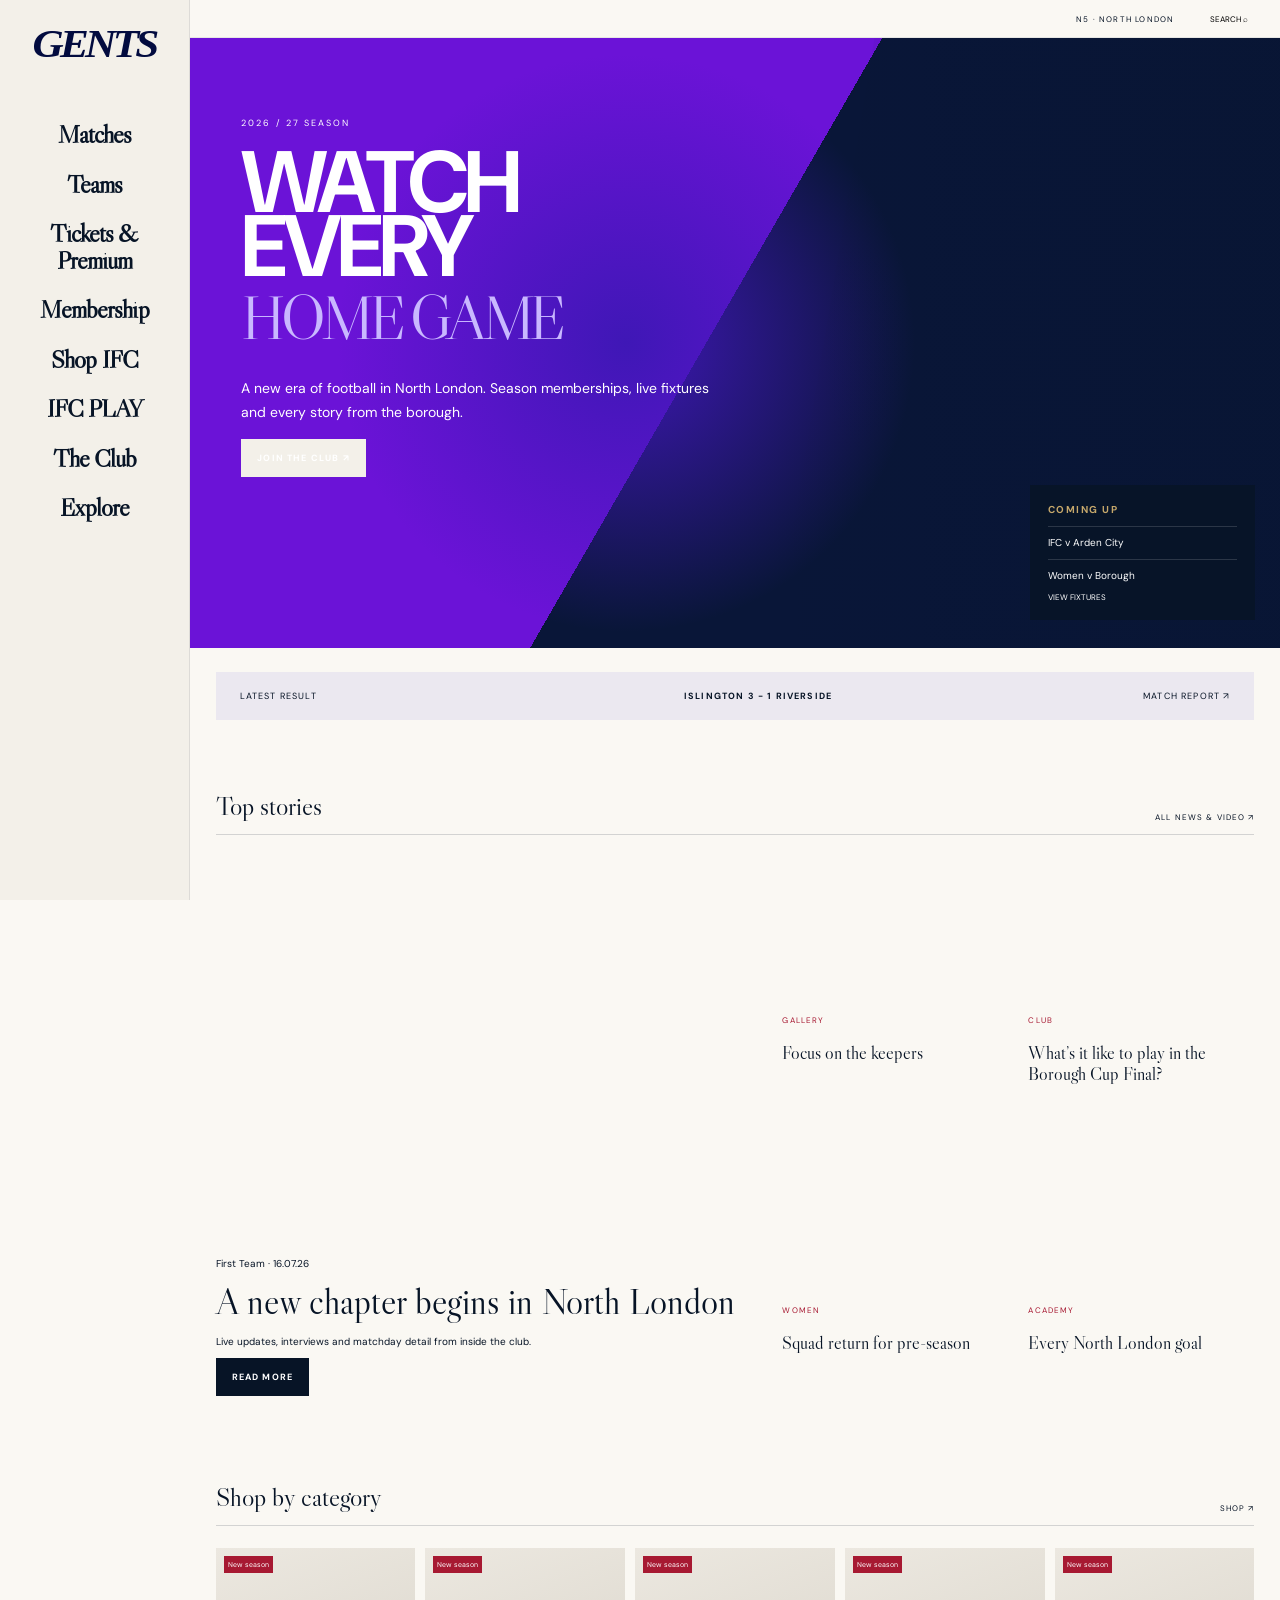
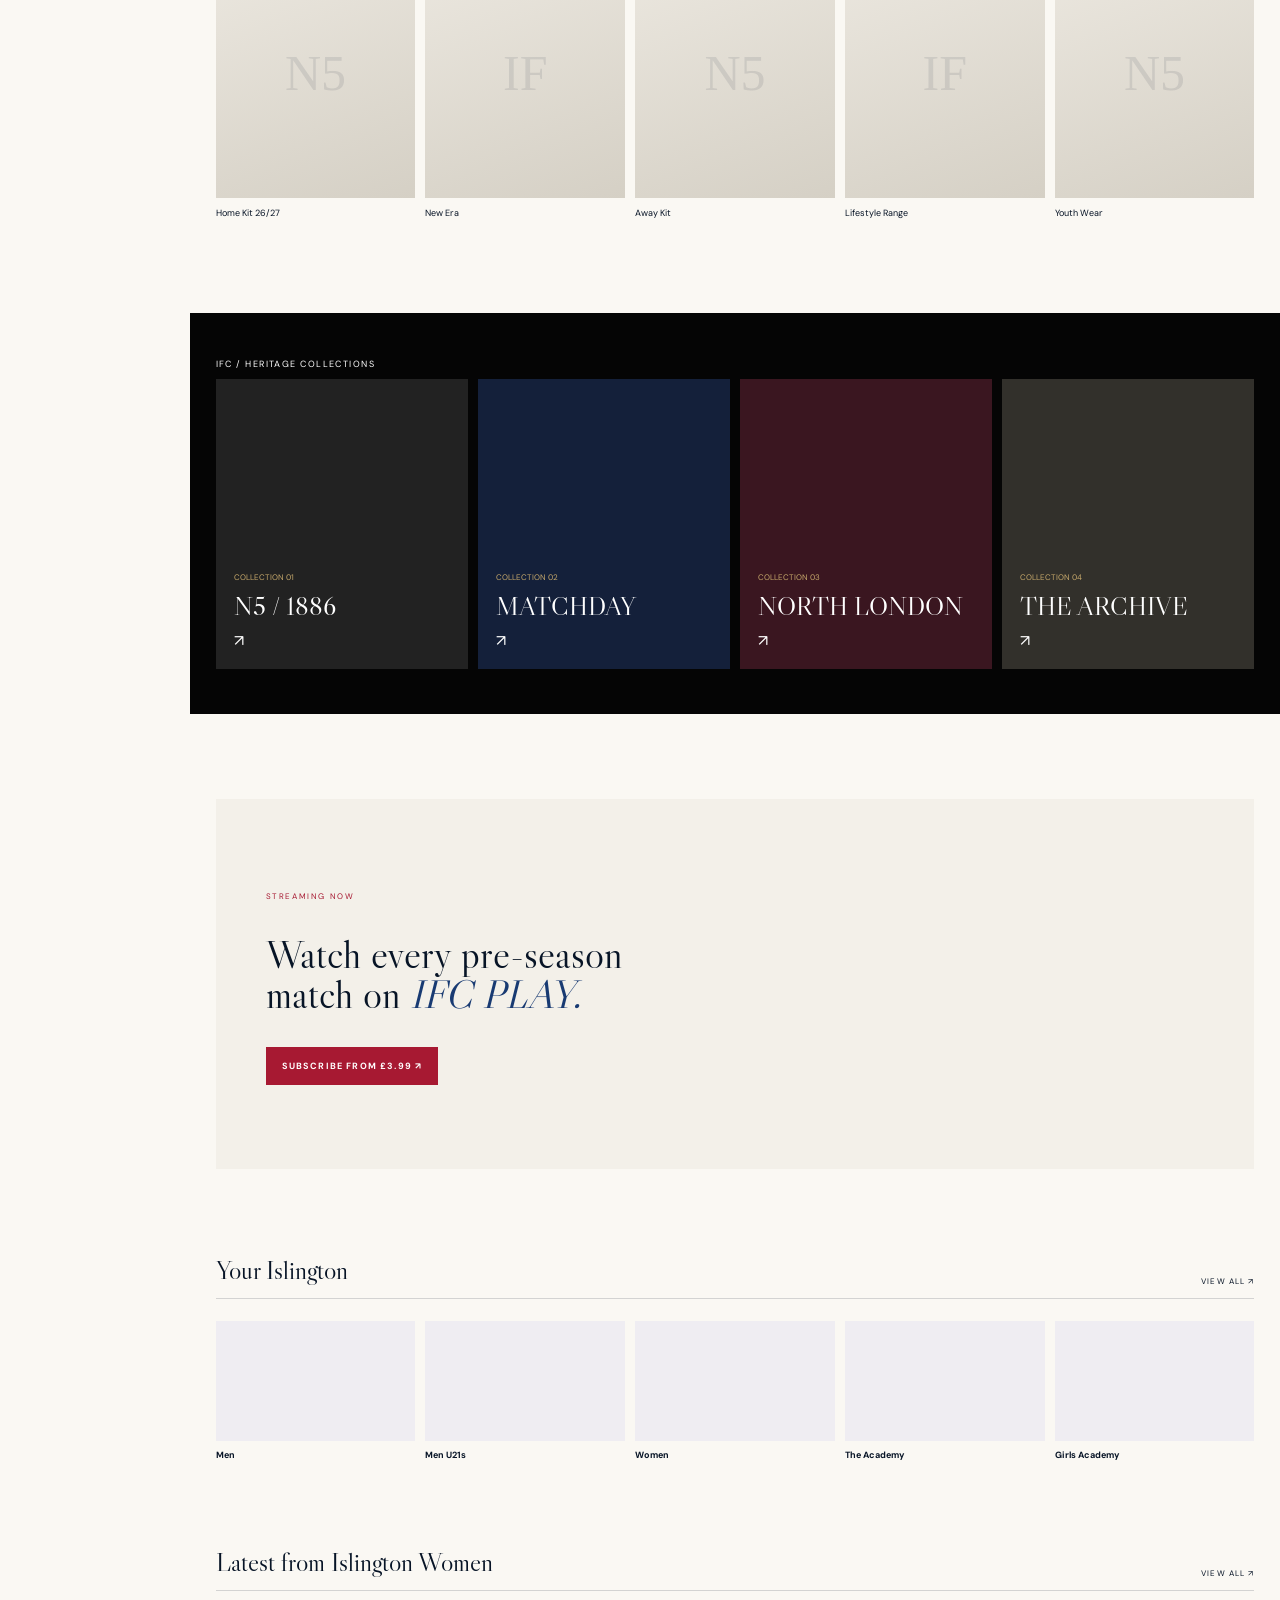
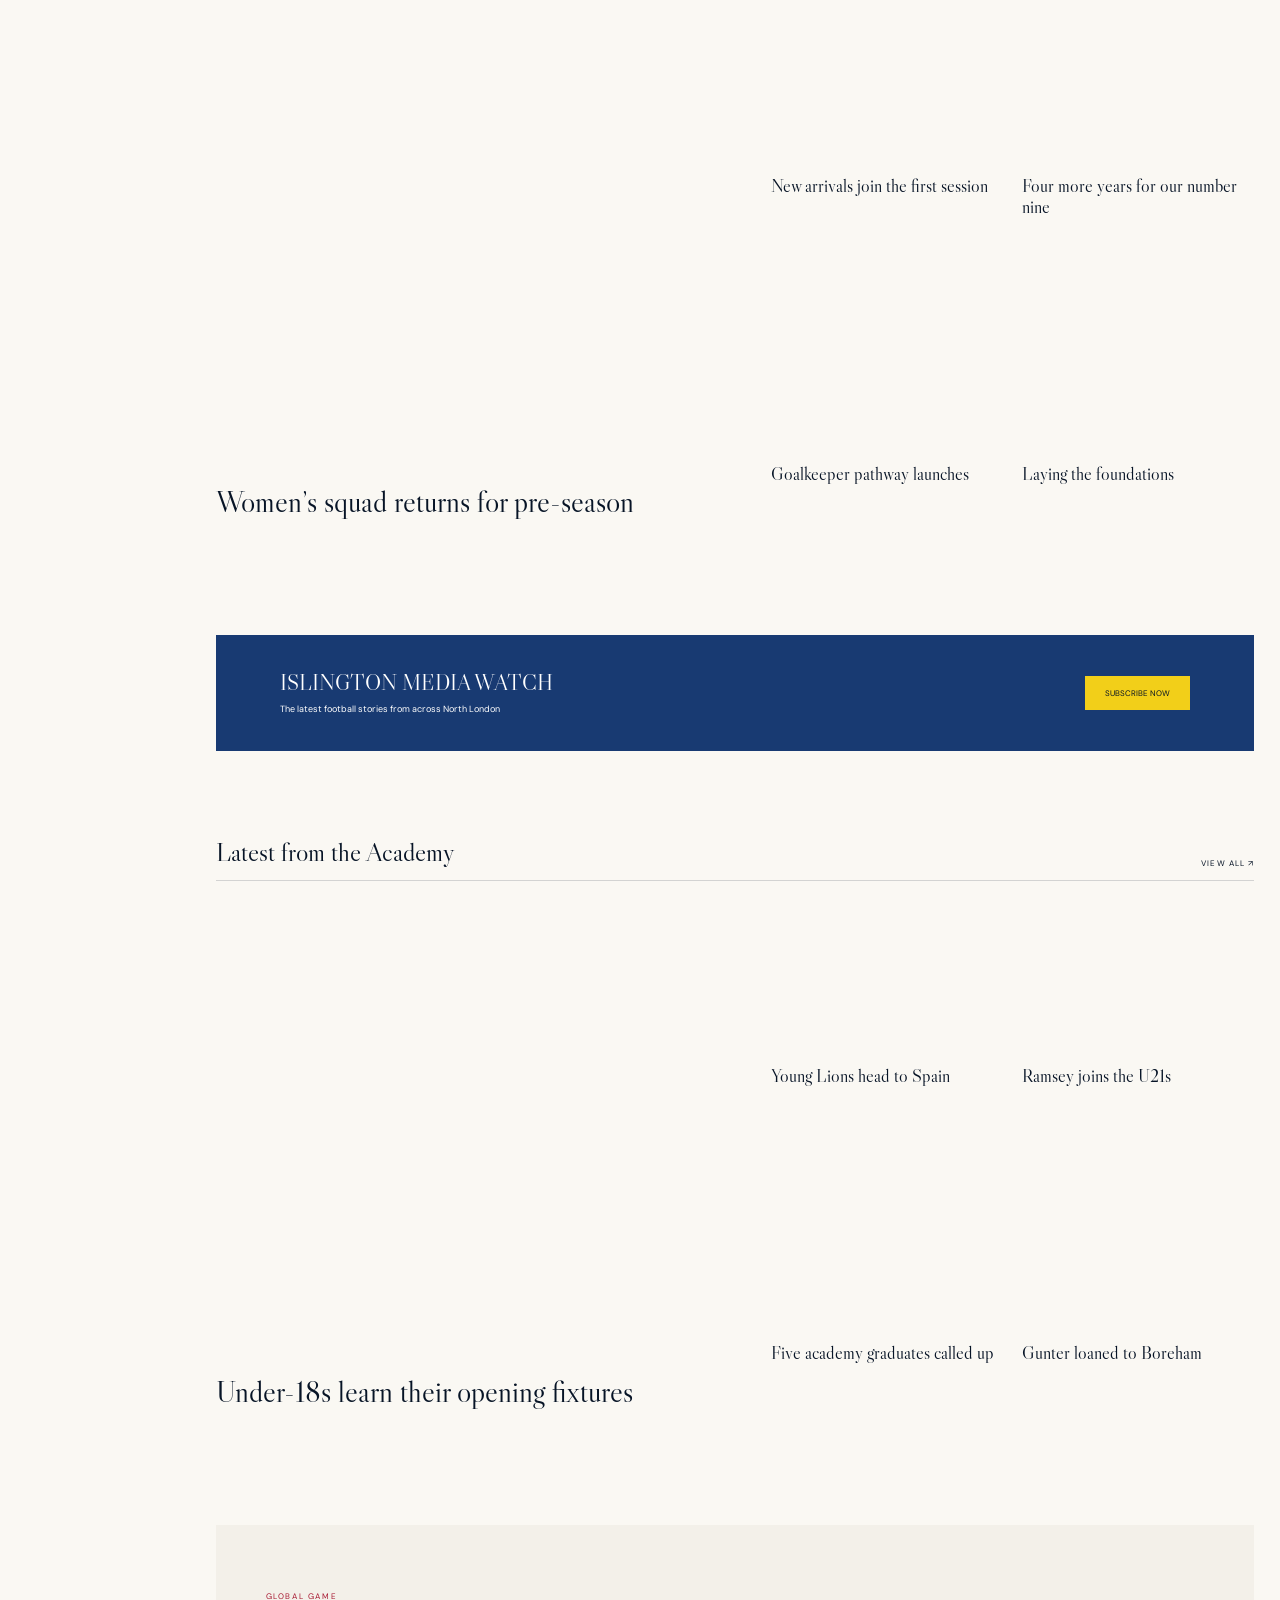
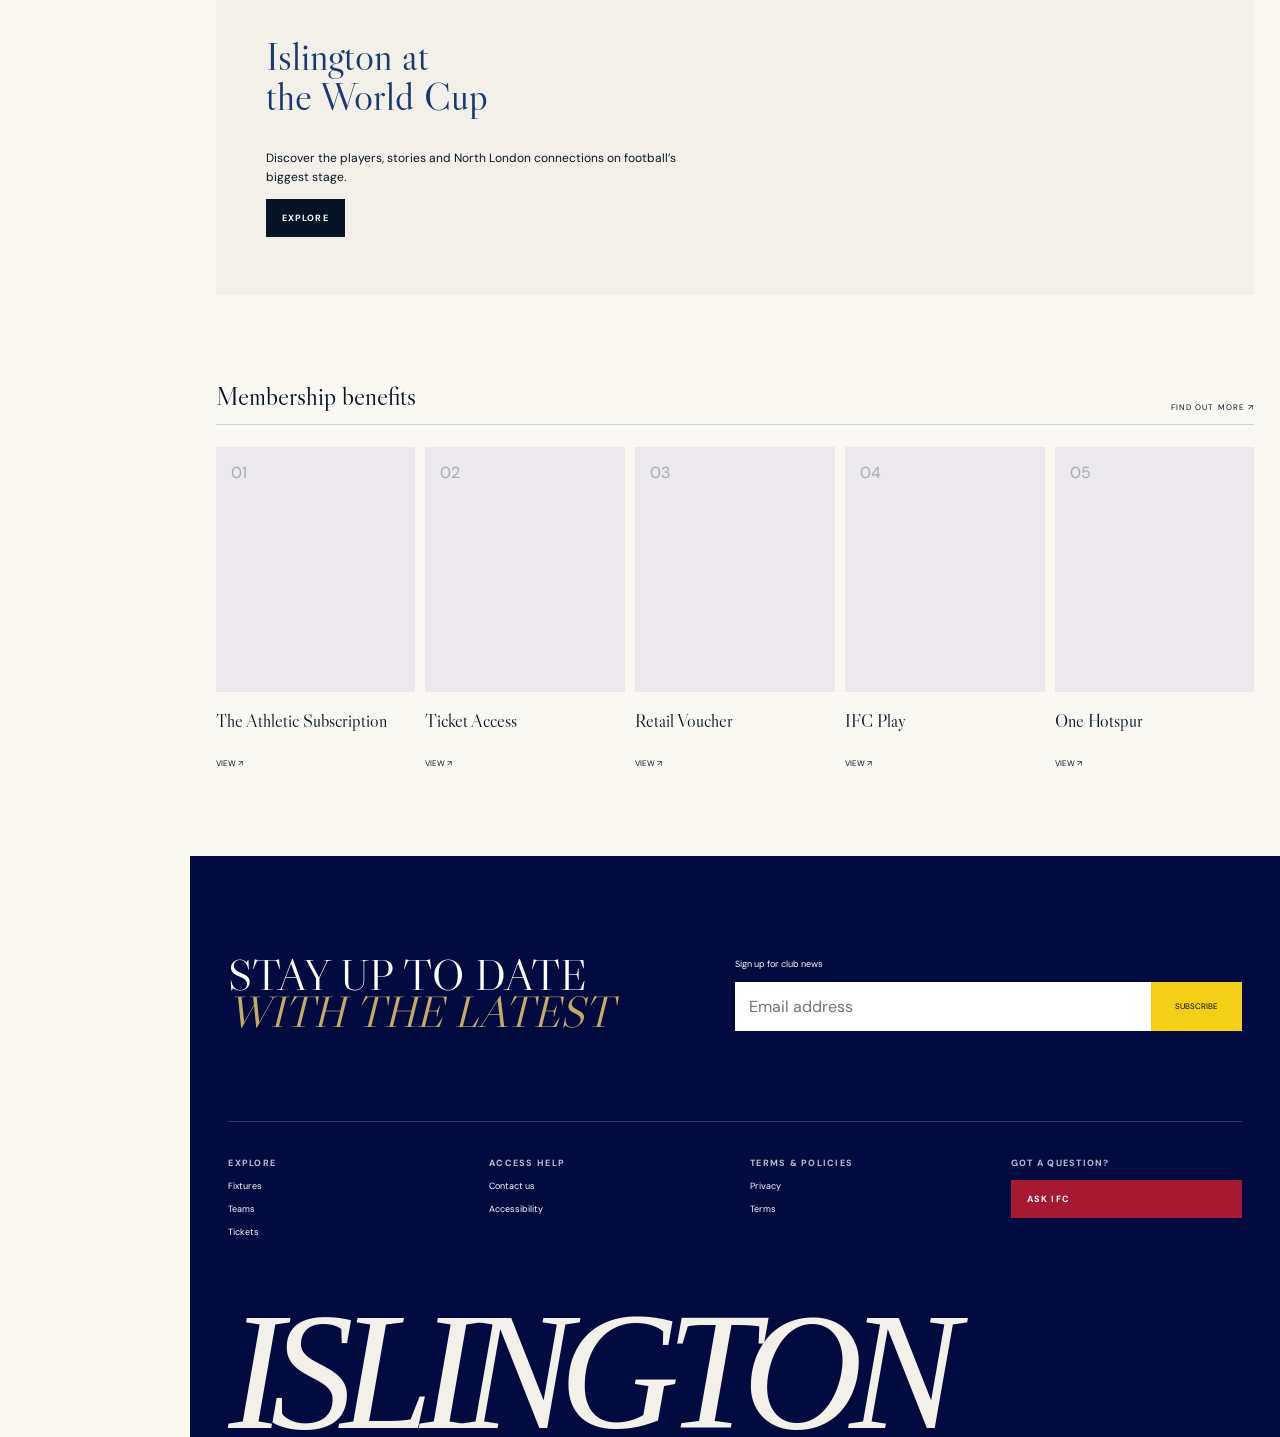
==== index.html @ b2d80966 "Deploy Islington FC static site" ====
<!doctype html>
<html lang="en">
<head>
  <meta charset="utf-8" />
  <meta name="viewport" content="width=device-width, initial-scale=1" />
  <title>GENTS | Islington FC</title>
  <meta name="description" content="A modern heritage football portal for Islington FC." />
  <meta property="og:title" content="GENTS | Islington FC" />
  <meta property="og:description" content="Modern heritage football portal for North London." />
  <meta property="og:image" content="https://islington-modern-heritage.rayk.chatgpt.site/og.png" />
  <link rel="icon" href="https://islington-modern-heritage.rayk.chatgpt.site/islington-hat.png" />
  <link rel="preconnect" href="https://fonts.googleapis.com">
  <link rel="preconnect" href="https://fonts.gstatic.com" crossorigin>
  <link href="https://fonts.googleapis.com/css2?family=DM+Sans:wght@400;500;600;700&family=Libre+Caslon+Display&display=swap" rel="stylesheet">
  <style>
:root{--ink:#071426;--red:#A71932;--blue:#183A72;--warm:#F3F0E9;--silver:#B8C1CC;--gold:#C6A86B;--paper:#faf8f3}*{box-sizing:border-box}html{scroll-behavior:smooth}body{margin:0;background:var(--paper);color:var(--ink);font-family:"DM Sans",sans-serif}a{color:inherit;text-decoration:none}button,input{font:inherit}.button{display:inline-flex;align-items:center;justify-content:space-between;gap:22px;padding:13px 16px;text-transform:uppercase;font-size:9px;letter-spacing:.13em;font-weight:700}.button.warm{background:var(--warm)}.button.ink{background:var(--ink);color:#fff}.button.red{background:var(--red);color:#fff}.rail{position:fixed;z-index:9;inset:0 auto 0 0;width:190px;background:var(--warm);padding:26px 24px;display:flex;flex-direction:column;border-right:1px solid #07142617;align-items:center}.rail-brand{display:flex;flex-direction:column;align-items:center;gap:5px;width:100%;font-size:12px;letter-spacing:.12em}.mark,.mark.small{border:0;border-radius:0;background:transparent;height:auto;display:block}.mark{width:58px}.mark.small{width:34px}.mark img{display:block;width:100%;height:auto;object-fit:contain}.rail-brand .mark{width:82px}.gents-wordmark{display:block;font-family:Georgia,"Times New Roman",serif;font-size:40px;font-style:italic;font-weight:700;line-height:.9;letter-spacing:-.085em;transform:scaleX(1.08);transform-origin:center;color:#020b3f}.rail nav{display:flex;flex-direction:column;margin-top:55px;font-family:"Libre Caslon Display",Georgia,serif;font-size:25px;font-weight:700;line-height:1.06;gap:23px;letter-spacing:-.035em;width:100%;align-items:center;text-align:center}.rail nav a:hover{color:var(--red)}.site{margin-left:190px}header{height:38px;border-bottom:1px solid #07142614;display:flex;justify-content:flex-end;align-items:center;padding:0 2vw}.mobile-brand{display:none}.top-links{display:flex;gap:30px;align-items:center;font-size:8px;letter-spacing:.15em}.top-links button{border:0;background:none;text-transform:uppercase;font-size:8px}.campaign{min-height:610px;background:radial-gradient(circle at 40% 50%,#3f17b6,transparent 40%),linear-gradient(120deg,#6b13d7 0 48%,#091638 48%);color:#fff;display:grid;grid-template-columns:1.15fr 1fr;overflow:hidden}.campaign-copy{padding:70px 4vw;position:relative;z-index:2}.campaign-copy>p:first-child{font-size:9px;letter-spacing:.23em}.campaign h1{font-size:clamp(62px,6.8vw,112px);line-height:.73;letter-spacing:-.06em;margin:22px 0}.campaign h1 em{font:400 .7em "Libre Caslon Display",serif;color:#c9b8ff}.campaign .lead{max-width:580px;font-size:14px;line-height:1.7}.campaign-image{position:relative;background:linear-gradient(90deg,transparent,#07142630),url('https://images.unsplash.com/photo-1570498839593-e565b39455fc?auto=format&fit=crop&w=1200&q=88') center/cover;clip-path:polygon(20% 0,100% 0,100% 100%,0 100%)}.upnext{position:absolute;right:25px;bottom:28px;width:225px;background:#071426df;padding:18px;display:flex;flex-direction:column;gap:10px;font-size:10px}.upnext b{text-transform:uppercase;color:var(--gold);letter-spacing:.15em}.upnext span{border-top:1px solid #ffffff25;padding-top:9px}.upnext a{text-transform:uppercase;font-size:8px}.score-strip{margin:24px 2vw 70px;background:#ebe8f0;display:grid;grid-template-columns:1fr 2fr 1fr;align-items:center;padding:18px 24px;text-transform:uppercase;font-size:9px;letter-spacing:.13em}.score-strip>div{display:flex;align-items:center;gap:12px;justify-content:center}.score-strip>a{text-align:right}.content-block{padding:0 2vw 85px}.section-title{display:flex;justify-content:space-between;align-items:end;border-bottom:1px solid #07142629;margin-bottom:22px}.section-title h2{font:400 26px "Libre Caslon Display",serif;margin:0;padding-bottom:12px}.section-title a{text-transform:uppercase;font-size:8px;letter-spacing:.14em;padding-bottom:12px}.news-grid{display:grid;grid-template-columns:1.15fr 1fr;gap:24px}.thumb{background:#efedf2;min-height:150px;display:grid;place-items:center;color:#c6c4cb;overflow:hidden}.thumb .mark{width:48px;opacity:.25}.thumb.stadium{background:url('https://images.unsplash.com/photo-1575361204480-aadea25e6e68?auto=format&fit=crop&w=1100&q=80') center/cover;min-height:390px}.thumb.keeper{background:url('https://images.unsplash.com/photo-1551958219-acbc608c6377?auto=format&fit=crop&w=600&q=80') center/cover}.thumb.city{background:url('https://images.unsplash.com/photo-1513635269975-59663e0ac1ad?auto=format&fit=crop&w=700&q=80') center/cover}.thumb.women{background:url('https://images.unsplash.com/photo-1600679472829-3044539ce8ed?auto=format&fit=crop&w=900&q=80') center/cover}.thumb.academy{background:url('https://images.unsplash.com/photo-1598880940080-ff9a29891b85?auto=format&fit=crop&w=700&q=80') center/cover}.lead-story>p{font-size:10px}.lead-story h3{font:36px/1.02 "Libre Caslon Display",serif;margin:14px 0}.news-minis{display:grid;grid-template-columns:1fr 1fr;gap:20px}.news-minis article p{font-size:8px;text-transform:uppercase;color:var(--red);letter-spacing:.14em}.news-minis h3,.editorial-minis h3{font:18px/1.18 "Libre Caslon Display",serif}.product-row,.team-row,.benefit-row{display:grid;grid-template-columns:repeat(5,1fr);gap:10px}.product{height:250px;background:linear-gradient(160deg,#ece8e0,#d5d0c5);position:relative;display:grid;place-items:center}.product span{position:absolute;top:8px;left:8px;background:var(--red);color:#fff;padding:4px;font-size:7px}.product b{font:50px Georgia;color:#07142618}.product-row p,.team-row b{font-size:9px}.collections{background:#050505;color:#fff;padding:36px 2vw 45px;margin-bottom:85px}.collections>p{font-size:9px;letter-spacing:.16em}.collections>div{display:grid;grid-template-columns:repeat(4,1fr);gap:10px}.collection{height:290px;background:#222;padding:18px;display:flex;flex-direction:column;justify-content:flex-end}.collection span{font-size:8px;color:var(--gold);text-transform:uppercase}.collection b{font:26px "Libre Caslon Display";margin:8px 0}.c1{background:#14203a}.c2{background:#3a1620}.c3{background:#32302b}.play-banner,.world-cup{margin:0 2vw 85px;min-height:370px;background:var(--warm);display:grid;grid-template-columns:1fr 1.2fr;align-items:center}.play-banner>div,.world-cup>div{padding:50px}.play-banner h2,.world-cup h2{font:40px/1 "Libre Caslon Display"}.play-banner em,.world-cup h2{color:var(--blue)}.play-banner>div>p,.world-cup>div>p:first-child{font-size:8px;letter-spacing:.2em;color:var(--red)}.play-banner>.thumb,.world-cup>.thumb{height:100%}.thumb.watch{background:url('https://images.unsplash.com/photo-1522778119026-d647f0596c20?auto=format&fit=crop&w=1000&q=82') center/cover}.team-row .thumb{height:120px;min-height:0}.team-row b{display:block;margin-top:8px}.editorial-grid{display:grid;grid-template-columns:1.1fr 1fr;gap:24px}.editorial-lead .thumb{height:440px}.editorial-lead h3{font:30px "Libre Caslon Display"}.editorial-minis{display:grid;grid-template-columns:1fr 1fr;gap:18px}.editorial-minis .thumb{height:145px;min-height:0}.media-watch{margin:0 2vw 85px;padding:34px 5vw;background:var(--blue);color:#fff;display:flex;justify-content:space-between;align-items:center}.media-watch p{font:22px "Libre Caslon Display";margin:0}.media-watch span{font-size:9px}.media-watch a{background:#f2cf19;color:var(--ink);padding:12px 20px;text-transform:uppercase;font-size:8px}.thumb.world{background:url('https://images.unsplash.com/photo-1526232761682-d26e03ac148e?auto=format&fit=crop&w=1000&q=82') center/cover}.world-cup{grid-template-columns:1fr 1fr}.world-cup>div>p{max-width:450px;font-size:12px;line-height:1.6}.benefit-row article>div{height:245px;background:#ebe8ee;display:flex;justify-content:space-between;padding:15px;color:#aaa}.benefit-row h3{font:18px "Libre Caslon Display"}.benefit-row a{font-size:8px;text-transform:uppercase}footer{background:#020b3f;color:#fff;padding:100px 3vw 0;overflow:hidden}.newsletter{display:grid;grid-template-columns:1fr 1fr;align-items:end}.newsletter h2{font:44px/.85 "Libre Caslon Display";margin:0}.newsletter h2 em{color:var(--gold)}form label{display:block;font-size:9px;margin-bottom:12px}form>div{display:flex}input{flex:1;padding:14px;border:0}form button{background:#f3cf17;border:0;padding:0 24px;text-transform:uppercase;font-size:8px}.footer-grid{display:grid;grid-template-columns:repeat(4,1fr);gap:30px;margin-top:90px;border-top:1px solid #ffffff30;padding-top:35px}.footer-grid>div{display:flex;flex-direction:column;gap:11px;font-size:9px}.footer-grid b{text-transform:uppercase;color:var(--silver);letter-spacing:.14em}.footer-word{font:italic 13vw/.78 Georgia;margin-top:70px;letter-spacing:-.08em;color:var(--warm);white-space:nowrap}@media(max-width:1000px){.rail{width:145px;padding:20px 16px}.site{margin-left:145px}.campaign{grid-template-columns:1fr}.campaign-image{min-height:340px;clip-path:none}.news-grid,.editorial-grid{grid-template-columns:1fr}.product-row,.benefit-row{grid-template-columns:repeat(3,1fr)}.collections>div{grid-template-columns:1fr 1fr}.team-row{grid-template-columns:repeat(3,1fr)}}@media(max-width:700px){.rail{display:none}.site{margin-left:0}header{height:58px;justify-content:space-between;padding:0 18px}.mobile-brand{display:flex;align-items:center;gap:9px;font-size:11px;text-transform:uppercase;letter-spacing:.12em}.top-links span{display:none}.campaign{min-height:0}.campaign-copy{padding:55px 22px}.campaign h1{font-size:54px}.campaign-image{min-height:330px}.score-strip{grid-template-columns:1fr;text-align:center;gap:12px;margin-bottom:55px}.score-strip>a{text-align:center}.content-block{padding:0 18px 65px}.news-minis{grid-template-columns:1fr 1fr}.product-row,.benefit-row{display:flex;overflow-x:auto}.product-row>a,.benefit-row article{min-width:210px}.collections{padding:30px 18px}.collections>div{grid-template-columns:1fr}.collection{height:180px}.play-banner,.world-cup{margin:0 18px 65px;grid-template-columns:1fr}.play-banner>div,.world-cup>div{padding:35px 24px}.play-banner>.thumb,.world-cup>.thumb{min-height:300px}.team-row{grid-template-columns:1fr 1fr 1fr}.editorial-minis{grid-template-columns:1fr 1fr}.editorial-lead .thumb{height:300px}.media-watch{margin:0 18px 65px;gap:25px}.newsletter{grid-template-columns:1fr;gap:45px}.footer-grid{grid-template-columns:1fr 1fr}.footer-word{font-size:18vw}}
  </style>
</head>
<body>
<main>
  <aside class="rail">
    <a href="#top" class="rail-brand" aria-label="Gents - Islington FC home"><span class="gents-wordmark">GENTS</span><span class="mark"><img src="https://islington-modern-heritage.rayk.chatgpt.site/islington-hat.png" alt=""></span></a>
    <nav><a href="#fixtures">Matches</a><a href="#teams">Teams</a><a href="#tickets">Tickets &amp; Premium</a><a href="#membership">Membership</a><a href="#shop">Shop IFC</a><a href="#play">IFC PLAY</a><a href="#club">The Club</a><a href="#latest">Explore</a></nav>
  </aside>
  <div class="site">
    <header id="top"><a href="#top" class="mobile-brand"><span class="mark small"><img src="https://islington-modern-heritage.rayk.chatgpt.site/islington-hat.png" alt=""></span> Islington FC</a><div class="top-links"><span>N5 · NORTH LONDON</span><button aria-label="Search">Search ⌕</button></div></header>
    <section class="campaign"><div class="campaign-copy"><p>2026 / 27 SEASON</p><h1>WATCH EVERY<br><em>HOME GAME</em></h1><p class="lead">A new era of football in North London. Season memberships, live fixtures and every story from the borough.</p><a class="button warm" href="#membership">Join the club ↗</a></div><div class="campaign-image"><div class="upnext"><b>Coming up</b><span>IFC v Arden City</span><span>Women v Borough</span><a href="#fixtures">View fixtures</a></div></div></section>
    <div class="score-strip" id="fixtures"><span>Latest result</span><div><span class="mark small"><img src="https://islington-modern-heritage.rayk.chatgpt.site/islington-hat.png" alt=""></span><b>ISLINGTON 3 - 1 RIVERSIDE</b></div><a href="#report">Match report ↗</a></div>
    <section class="content-block" id="latest"><div class="section-title"><h2>Top stories</h2><a href="#all">All news &amp; video ↗</a></div><div class="news-grid"><article class="lead-story"><div class="thumb stadium"></div><p>First Team · 16.07.26</p><h3>A new chapter begins in North London</h3><p>Live updates, interviews and matchday detail from inside the club.</p><a class="button ink" href="#read">Read more</a></article><div class="news-minis"><article><div class="thumb keeper"></div><p>Gallery</p><h3>Focus on the keepers</h3></article><article><div class="thumb city"></div><p>Club</p><h3>What’s it like to play in the Borough Cup Final?</h3></article><article><div class="thumb women"></div><p>Women</p><h3>Squad return for pre-season</h3></article><article><div class="thumb academy"></div><p>Academy</p><h3>Every North London goal</h3></article></div></div></section>
    <section class="content-block shop" id="shop"><div class="section-title"><h2>Shop by category</h2><a href="#shop">Shop ↗</a></div><div class="product-row"><a href="#product"><div class="product"><span>New season</span><b>N5</b></div><p>Home Kit 26/27</p></a><a href="#product"><div class="product"><span>New season</span><b>IF</b></div><p>New Era</p></a><a href="#product"><div class="product"><span>New season</span><b>N5</b></div><p>Away Kit</p></a><a href="#product"><div class="product"><span>New season</span><b>IF</b></div><p>Lifestyle Range</p></a><a href="#product"><div class="product"><span>New season</span><b>N5</b></div><p>Youth Wear</p></a></div></section>
    <section class="collections"><p>IFC / HERITAGE COLLECTIONS</p><div><a href="#collection" class="collection c0"><span>Collection 01</span><b>N5 / 1886</b>↗</a><a href="#collection" class="collection c1"><span>Collection 02</span><b>MATCHDAY</b>↗</a><a href="#collection" class="collection c2"><span>Collection 03</span><b>NORTH LONDON</b>↗</a><a href="#collection" class="collection c3"><span>Collection 04</span><b>THE ARCHIVE</b>↗</a></div></section>
    <section class="play-banner" id="play"><div><p>STREAMING NOW</p><h2>Watch every pre-season<br>match on <em>IFC PLAY.</em></h2><a class="button red" href="#watch">Subscribe from £3.99 ↗</a></div><div class="thumb watch"></div></section>
    <section class="content-block" id="teams"><div class="section-title"><h2>Your Islington</h2><a href="#all">View all ↗</a></div><div class="team-row"><a href="#team"><div class="thumb"></div><b>Men</b></a><a href="#team"><div class="thumb"></div><b>Men U21s</b></a><a href="#team"><div class="thumb"></div><b>Women</b></a><a href="#team"><div class="thumb"></div><b>The Academy</b></a><a href="#team"><div class="thumb"></div><b>Girls Academy</b></a></div></section>
    <section class="content-block split-news"><div class="section-title"><h2>Latest from Islington Women</h2><a href="#all">View all ↗</a></div><div class="editorial-grid"><article class="editorial-lead"><div class="thumb women"></div><h3>Women’s squad returns for pre-season</h3></article><div class="editorial-minis"><article><div class="thumb city"></div><h3>New arrivals join the first session</h3></article><article><div class="thumb academy"></div><h3>Four more years for our number nine</h3></article><article><div class="thumb city"></div><h3>Goalkeeper pathway launches</h3></article><article><div class="thumb academy"></div><h3>Laying the foundations</h3></article></div></div></section>
    <section class="media-watch"><div><p>ISLINGTON MEDIA WATCH</p><span>The latest football stories from across North London</span></div><a href="#subscribe">Subscribe now</a></section>
    <section class="content-block split-news"><div class="section-title"><h2>Latest from the Academy</h2><a href="#all">View all ↗</a></div><div class="editorial-grid"><article class="editorial-lead"><div class="thumb academy"></div><h3>Under-18s learn their opening fixtures</h3></article><div class="editorial-minis"><article><div class="thumb keeper"></div><h3>Young Lions head to Spain</h3></article><article><div class="thumb stadium"></div><h3>Ramsey joins the U21s</h3></article><article><div class="thumb keeper"></div><h3>Five academy graduates called up</h3></article><article><div class="thumb stadium"></div><h3>Gunter loaned to Boreham</h3></article></div></div></section>
    <section class="world-cup"><div><p>GLOBAL GAME</p><h2>Islington at<br>the World Cup</h2><p>Discover the players, stories and North London connections on football’s biggest stage.</p><a class="button ink" href="#explore">Explore</a></div><div class="thumb world"></div></section>
    <section class="content-block benefits" id="membership"><div class="section-title"><h2>Membership benefits</h2><a href="#more">Find out more ↗</a></div><div class="benefit-row"><article><div><span>01</span><span class="mark small"><img src="https://islington-modern-heritage.rayk.chatgpt.site/islington-hat.png" alt=""></span></div><h3>The Athletic Subscription</h3><a href="#view">View ↗</a></article><article><div><span>02</span><span class="mark small"><img src="https://islington-modern-heritage.rayk.chatgpt.site/islington-hat.png" alt=""></span></div><h3>Ticket Access</h3><a href="#view">View ↗</a></article><article><div><span>03</span><span class="mark small"><img src="https://islington-modern-heritage.rayk.chatgpt.site/islington-hat.png" alt=""></span></div><h3>Retail Voucher</h3><a href="#view">View ↗</a></article><article><div><span>04</span><span class="mark small"><img src="https://islington-modern-heritage.rayk.chatgpt.site/islington-hat.png" alt=""></span></div><h3>IFC Play</h3><a href="#view">View ↗</a></article><article><div><span>05</span><span class="mark small"><img src="https://islington-modern-heritage.rayk.chatgpt.site/islington-hat.png" alt=""></span></div><h3>One Hotspur</h3><a href="#view">View ↗</a></article></div></section>
    <footer><div class="newsletter"><h2>STAY UP TO DATE<br><em>WITH THE LATEST</em></h2><form><label for="email">Sign up for club news</label><div><input id="email" type="email" placeholder="Email address"><button>Subscribe</button></div></form></div><div class="footer-grid"><div><b>Explore</b><a href="#">Fixtures</a><a href="#">Teams</a><a href="#">Tickets</a></div><div><b>Access help</b><a href="#">Contact us</a><a href="#">Accessibility</a></div><div><b>Terms &amp; policies</b><a href="#">Privacy</a><a href="#">Terms</a></div><div><b>Got a question?</b><a class="button red" href="#help">Ask IFC</a></div></div><div class="footer-word">ISLINGTON</div></footer>
  </div>
</main>
</body>
</html>
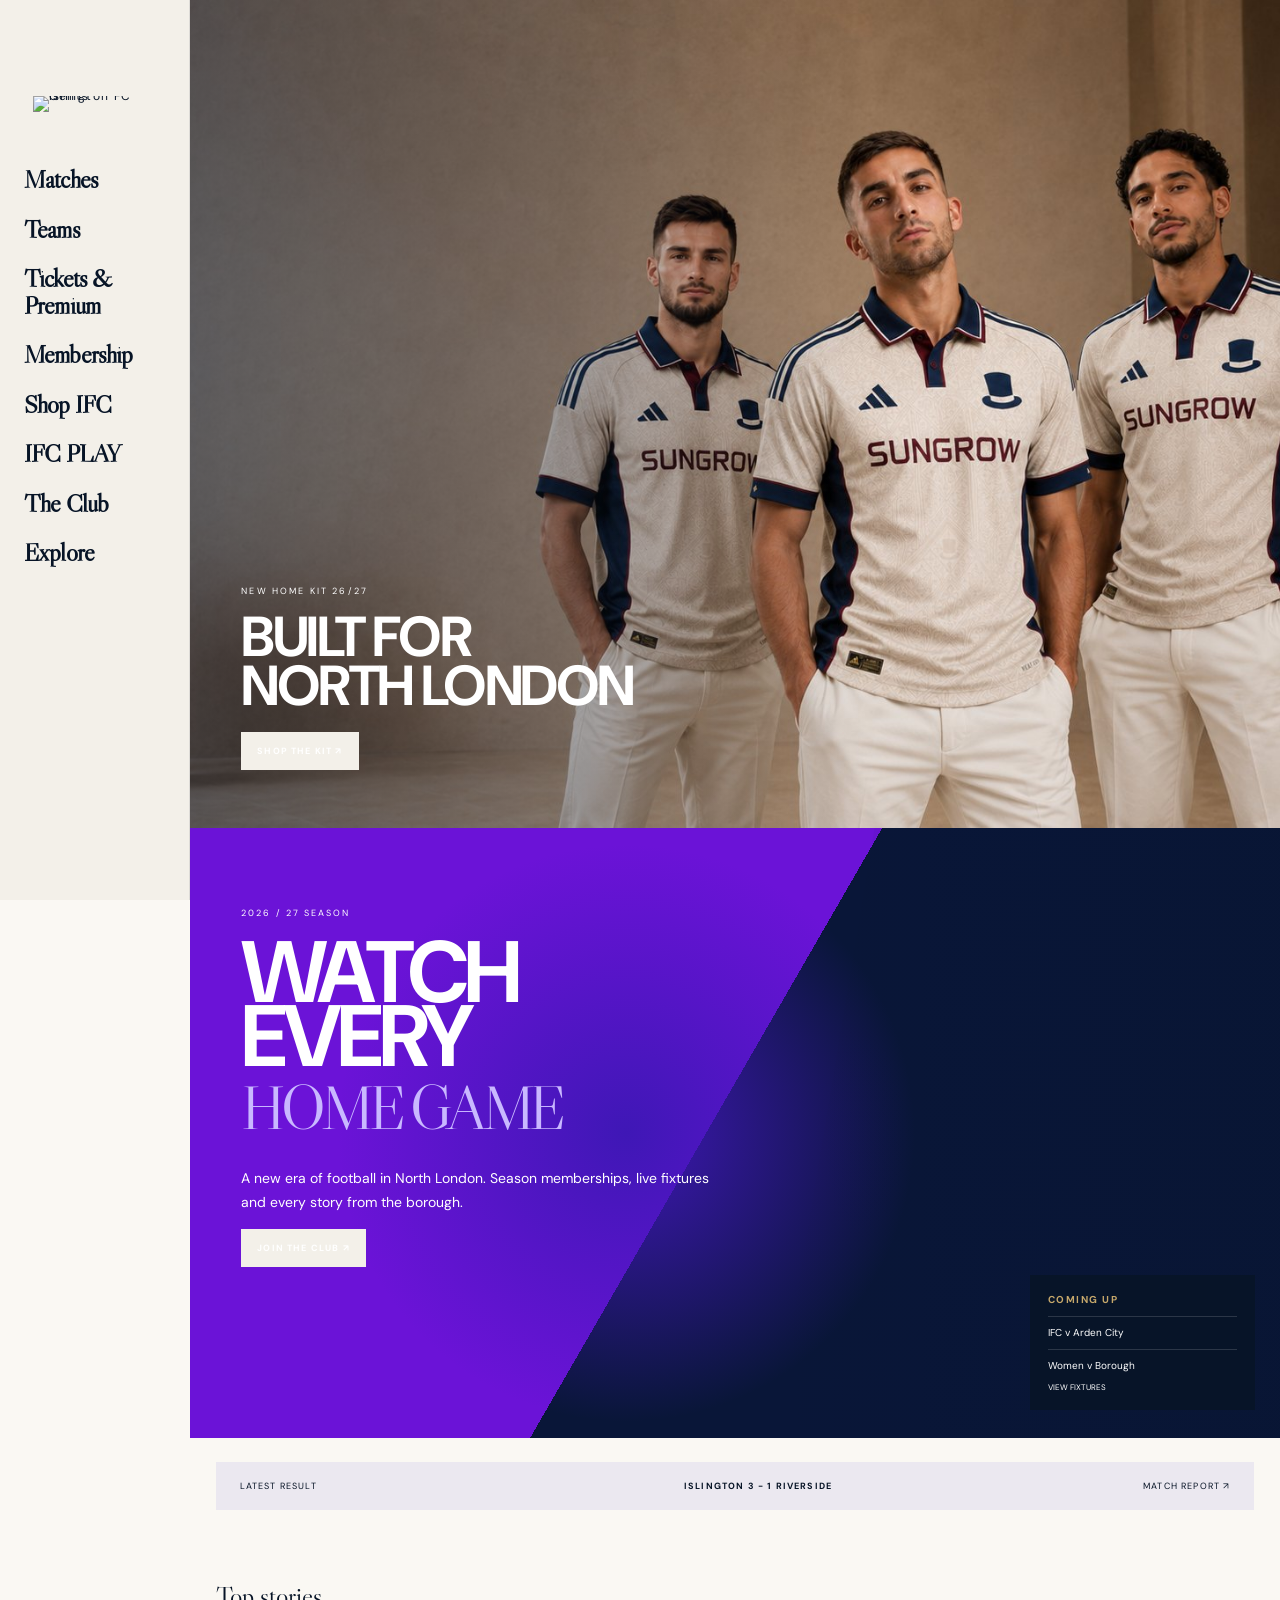
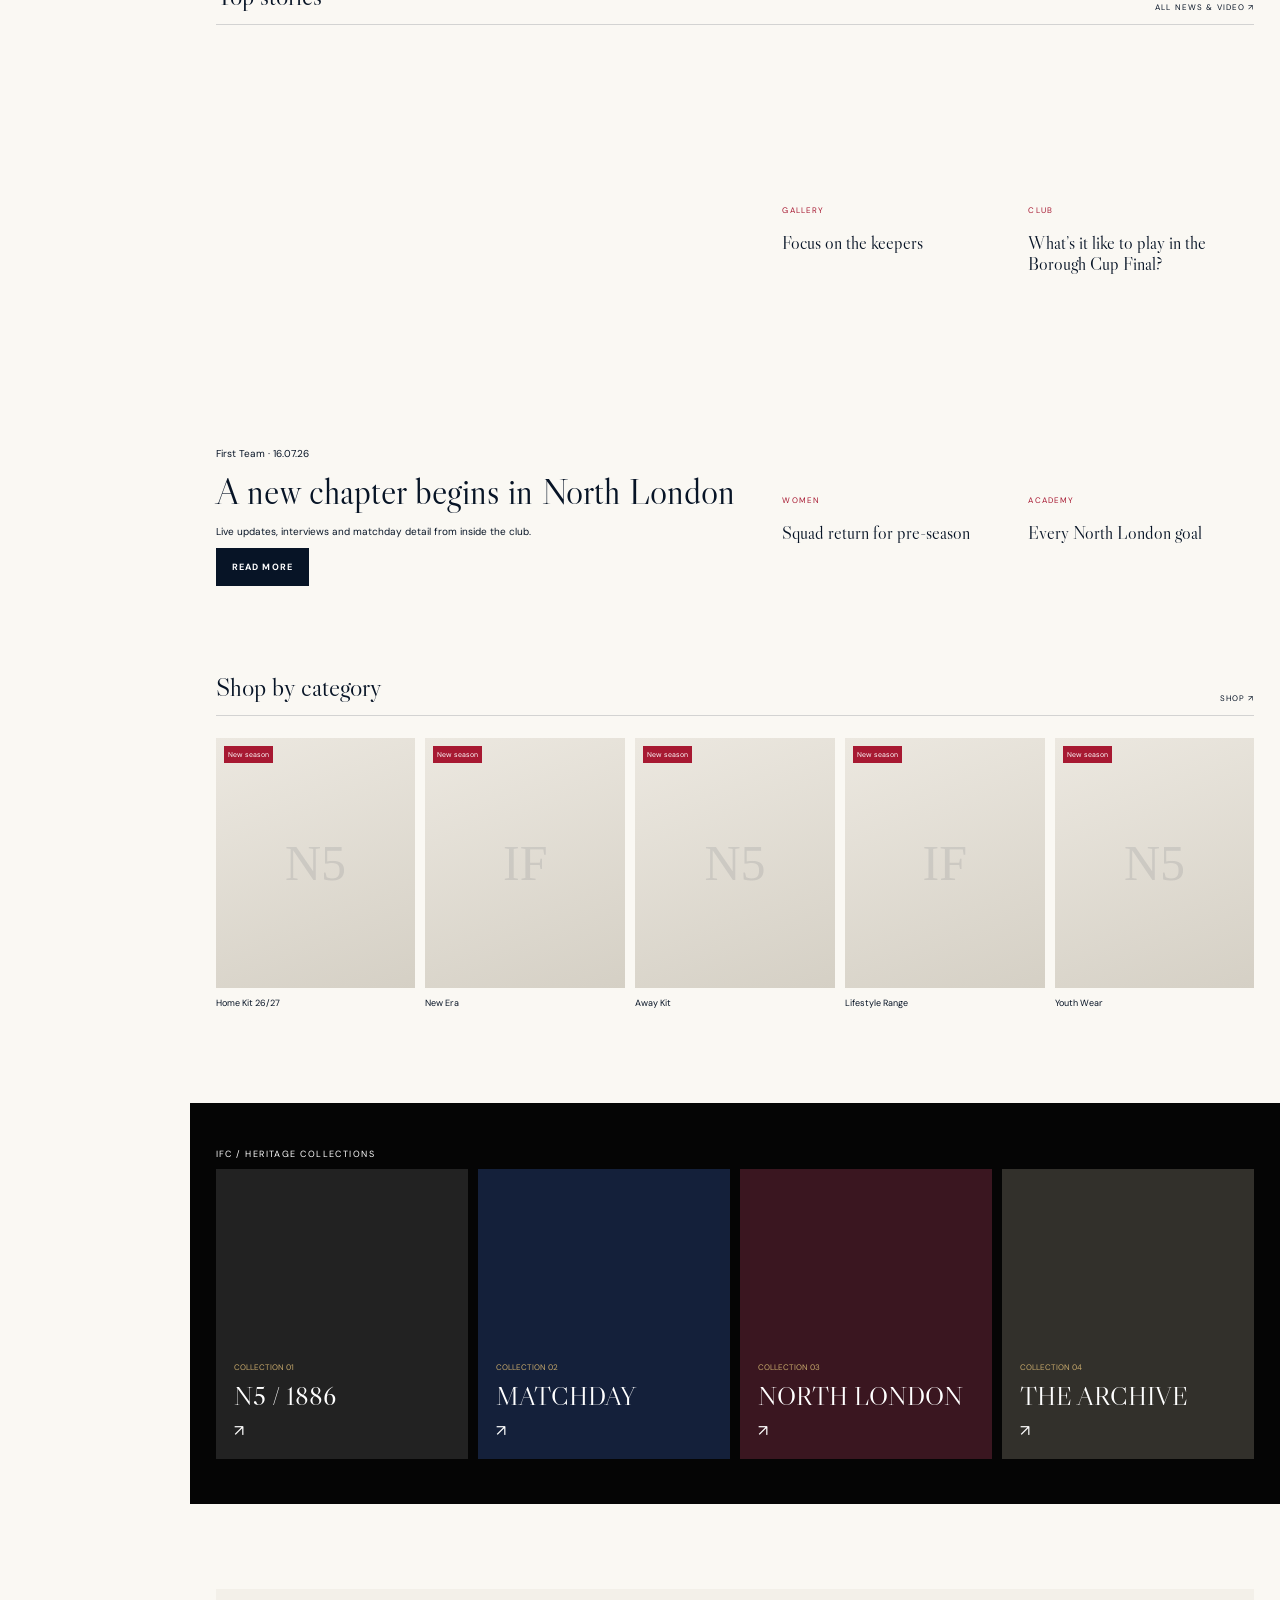
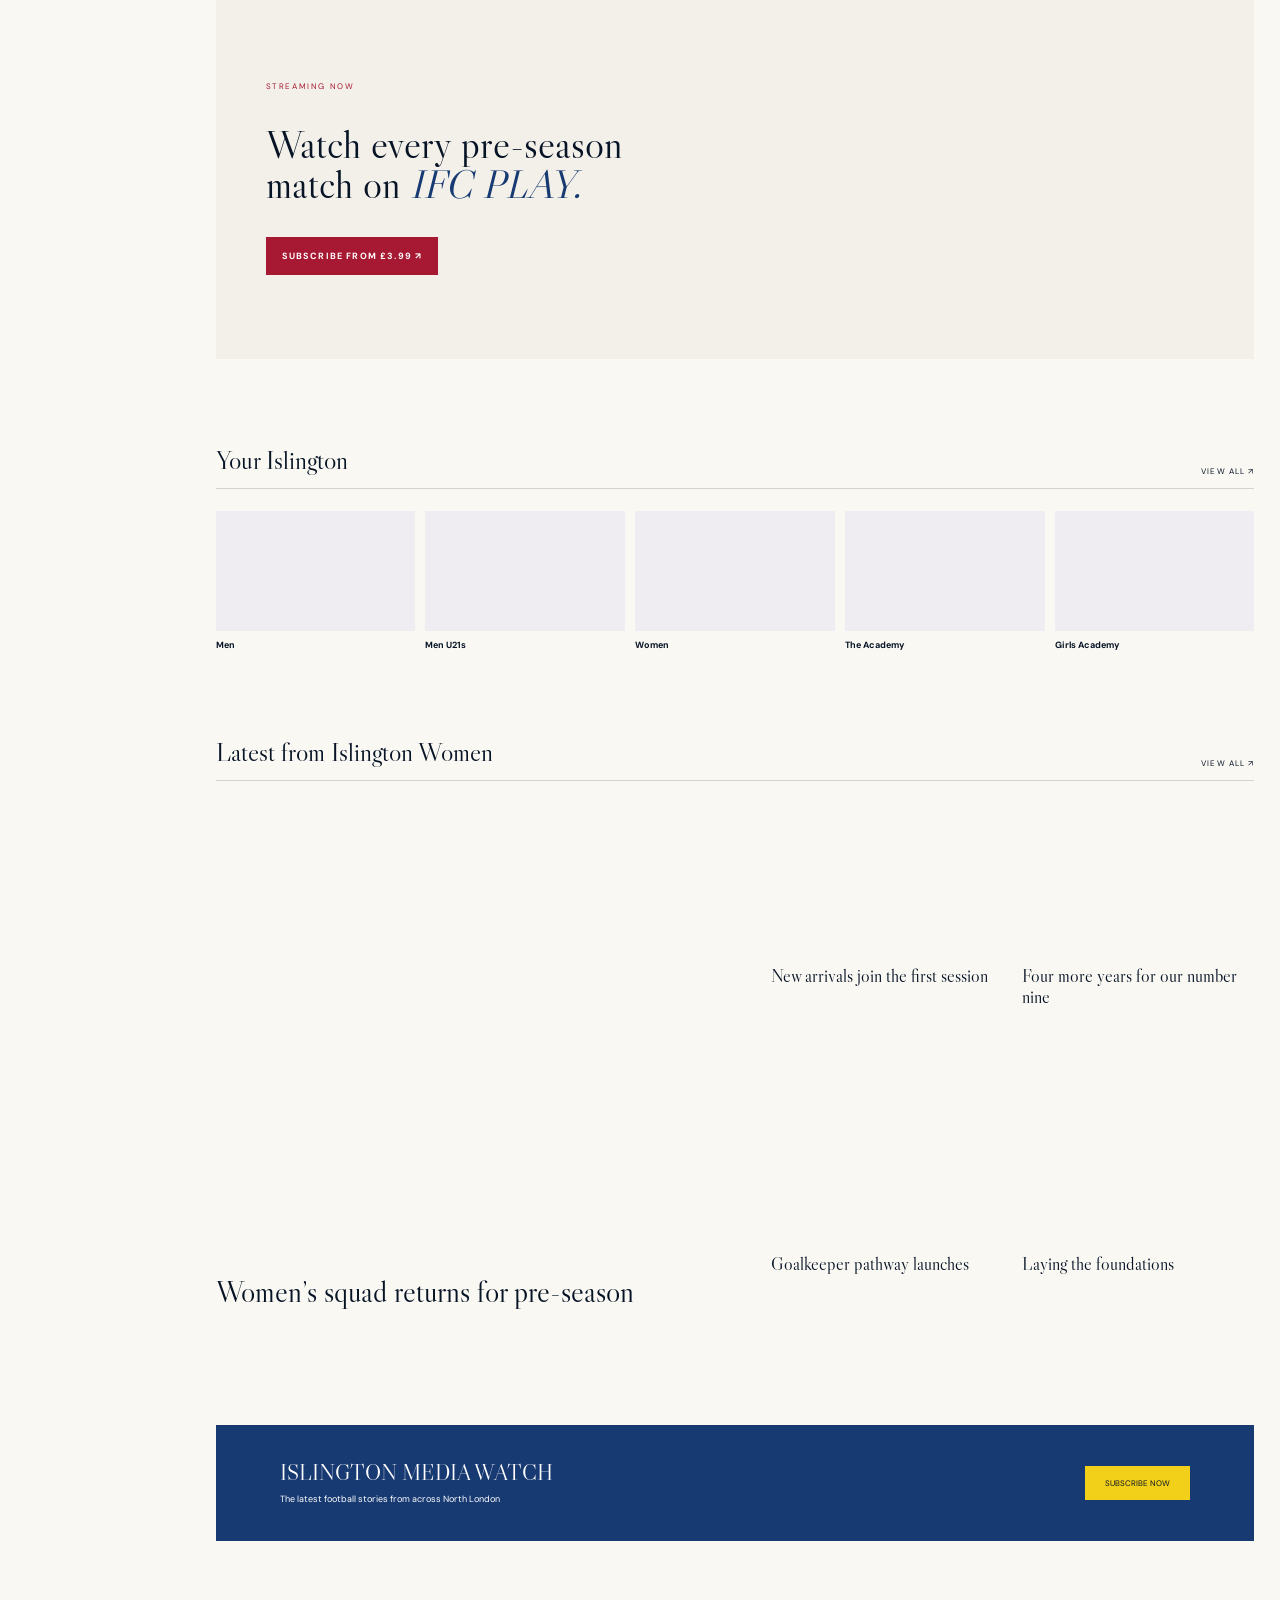
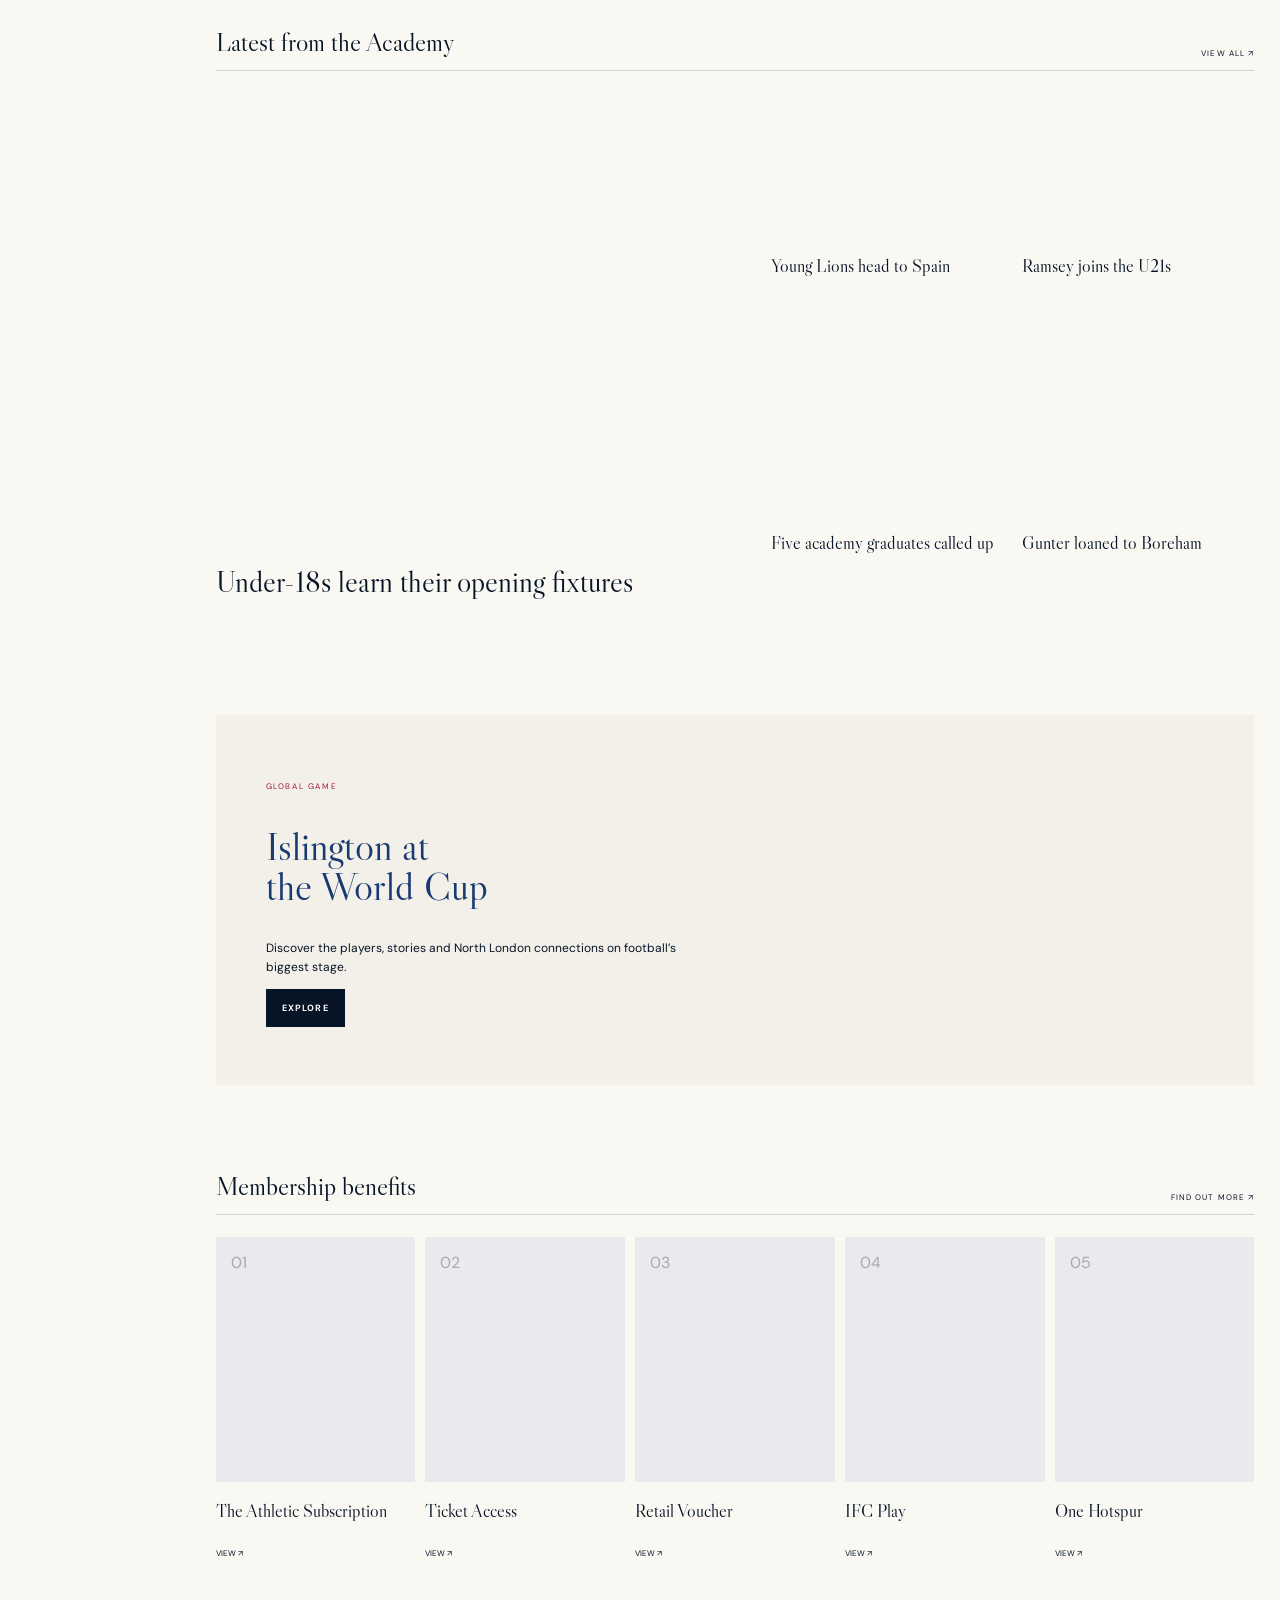
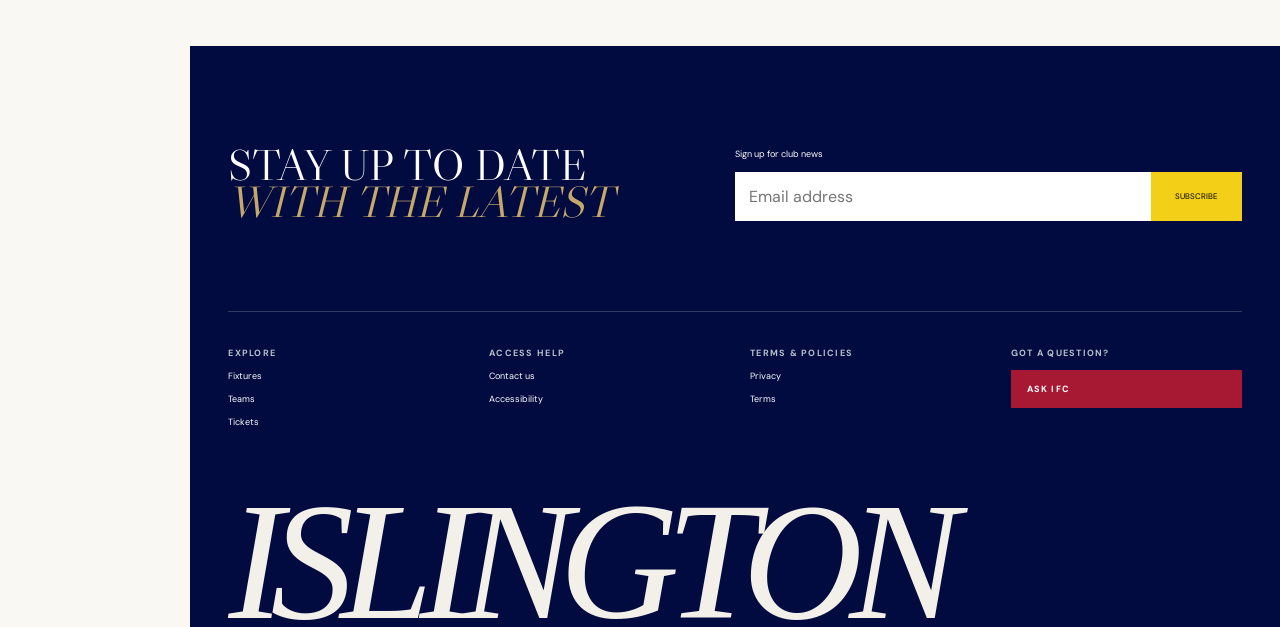
==== commit 0dd0ee76: "Add home kit cover hero" ====
--- a/index.html
+++ b/index.html
@@ -13,17 +13,17 @@
   <link rel="preconnect" href="https://fonts.gstatic.com" crossorigin>
   <link href="https://fonts.googleapis.com/css2?family=DM+Sans:wght@400;500;600;700&family=Libre+Caslon+Display&display=swap" rel="stylesheet">
   <style>
-:root{--ink:#071426;--red:#A71932;--blue:#183A72;--warm:#F3F0E9;--silver:#B8C1CC;--gold:#C6A86B;--paper:#faf8f3}*{box-sizing:border-box}html{scroll-behavior:smooth}body{margin:0;background:var(--paper);color:var(--ink);font-family:"DM Sans",sans-serif}a{color:inherit;text-decoration:none}button,input{font:inherit}.button{display:inline-flex;align-items:center;justify-content:space-between;gap:22px;padding:13px 16px;text-transform:uppercase;font-size:9px;letter-spacing:.13em;font-weight:700}.button.warm{background:var(--warm)}.button.ink{background:var(--ink);color:#fff}.button.red{background:var(--red);color:#fff}.rail{position:fixed;z-index:9;inset:0 auto 0 0;width:190px;background:var(--warm);padding:26px 24px;display:flex;flex-direction:column;border-right:1px solid #07142617;align-items:center}.rail-brand{display:flex;flex-direction:column;align-items:center;gap:5px;width:100%;font-size:12px;letter-spacing:.12em}.mark,.mark.small{border:0;border-radius:0;background:transparent;height:auto;display:block}.mark{width:58px}.mark.small{width:34px}.mark img{display:block;width:100%;height:auto;object-fit:contain}.rail-brand .mark{width:82px}.gents-wordmark{display:block;font-family:Georgia,"Times New Roman",serif;font-size:40px;font-style:italic;font-weight:700;line-height:.9;letter-spacing:-.085em;transform:scaleX(1.08);transform-origin:center;color:#020b3f}.rail nav{display:flex;flex-direction:column;margin-top:55px;font-family:"Libre Caslon Display",Georgia,serif;font-size:25px;font-weight:700;line-height:1.06;gap:23px;letter-spacing:-.035em;width:100%;align-items:center;text-align:center}.rail nav a:hover{color:var(--red)}.site{margin-left:190px}header{height:38px;border-bottom:1px solid #07142614;display:flex;justify-content:flex-end;align-items:center;padding:0 2vw}.mobile-brand{display:none}.top-links{display:flex;gap:30px;align-items:center;font-size:8px;letter-spacing:.15em}.top-links button{border:0;background:none;text-transform:uppercase;font-size:8px}.campaign{min-height:610px;background:radial-gradient(circle at 40% 50%,#3f17b6,transparent 40%),linear-gradient(120deg,#6b13d7 0 48%,#091638 48%);color:#fff;display:grid;grid-template-columns:1.15fr 1fr;overflow:hidden}.campaign-copy{padding:70px 4vw;position:relative;z-index:2}.campaign-copy>p:first-child{font-size:9px;letter-spacing:.23em}.campaign h1{font-size:clamp(62px,6.8vw,112px);line-height:.73;letter-spacing:-.06em;margin:22px 0}.campaign h1 em{font:400 .7em "Libre Caslon Display",serif;color:#c9b8ff}.campaign .lead{max-width:580px;font-size:14px;line-height:1.7}.campaign-image{position:relative;background:linear-gradient(90deg,transparent,#07142630),url('https://images.unsplash.com/photo-1570498839593-e565b39455fc?auto=format&fit=crop&w=1200&q=88') center/cover;clip-path:polygon(20% 0,100% 0,100% 100%,0 100%)}.upnext{position:absolute;right:25px;bottom:28px;width:225px;background:#071426df;padding:18px;display:flex;flex-direction:column;gap:10px;font-size:10px}.upnext b{text-transform:uppercase;color:var(--gold);letter-spacing:.15em}.upnext span{border-top:1px solid #ffffff25;padding-top:9px}.upnext a{text-transform:uppercase;font-size:8px}.score-strip{margin:24px 2vw 70px;background:#ebe8f0;display:grid;grid-template-columns:1fr 2fr 1fr;align-items:center;padding:18px 24px;text-transform:uppercase;font-size:9px;letter-spacing:.13em}.score-strip>div{display:flex;align-items:center;gap:12px;justify-content:center}.score-strip>a{text-align:right}.content-block{padding:0 2vw 85px}.section-title{display:flex;justify-content:space-between;align-items:end;border-bottom:1px solid #07142629;margin-bottom:22px}.section-title h2{font:400 26px "Libre Caslon Display",serif;margin:0;padding-bottom:12px}.section-title a{text-transform:uppercase;font-size:8px;letter-spacing:.14em;padding-bottom:12px}.news-grid{display:grid;grid-template-columns:1.15fr 1fr;gap:24px}.thumb{background:#efedf2;min-height:150px;display:grid;place-items:center;color:#c6c4cb;overflow:hidden}.thumb .mark{width:48px;opacity:.25}.thumb.stadium{background:url('https://images.unsplash.com/photo-1575361204480-aadea25e6e68?auto=format&fit=crop&w=1100&q=80') center/cover;min-height:390px}.thumb.keeper{background:url('https://images.unsplash.com/photo-1551958219-acbc608c6377?auto=format&fit=crop&w=600&q=80') center/cover}.thumb.city{background:url('https://images.unsplash.com/photo-1513635269975-59663e0ac1ad?auto=format&fit=crop&w=700&q=80') center/cover}.thumb.women{background:url('https://images.unsplash.com/photo-1600679472829-3044539ce8ed?auto=format&fit=crop&w=900&q=80') center/cover}.thumb.academy{background:url('https://images.unsplash.com/photo-1598880940080-ff9a29891b85?auto=format&fit=crop&w=700&q=80') center/cover}.lead-story>p{font-size:10px}.lead-story h3{font:36px/1.02 "Libre Caslon Display",serif;margin:14px 0}.news-minis{display:grid;grid-template-columns:1fr 1fr;gap:20px}.news-minis article p{font-size:8px;text-transform:uppercase;color:var(--red);letter-spacing:.14em}.news-minis h3,.editorial-minis h3{font:18px/1.18 "Libre Caslon Display",serif}.product-row,.team-row,.benefit-row{display:grid;grid-template-columns:repeat(5,1fr);gap:10px}.product{height:250px;background:linear-gradient(160deg,#ece8e0,#d5d0c5);position:relative;display:grid;place-items:center}.product span{position:absolute;top:8px;left:8px;background:var(--red);color:#fff;padding:4px;font-size:7px}.product b{font:50px Georgia;color:#07142618}.product-row p,.team-row b{font-size:9px}.collections{background:#050505;color:#fff;padding:36px 2vw 45px;margin-bottom:85px}.collections>p{font-size:9px;letter-spacing:.16em}.collections>div{display:grid;grid-template-columns:repeat(4,1fr);gap:10px}.collection{height:290px;background:#222;padding:18px;display:flex;flex-direction:column;justify-content:flex-end}.collection span{font-size:8px;color:var(--gold);text-transform:uppercase}.collection b{font:26px "Libre Caslon Display";margin:8px 0}.c1{background:#14203a}.c2{background:#3a1620}.c3{background:#32302b}.play-banner,.world-cup{margin:0 2vw 85px;min-height:370px;background:var(--warm);display:grid;grid-template-columns:1fr 1.2fr;align-items:center}.play-banner>div,.world-cup>div{padding:50px}.play-banner h2,.world-cup h2{font:40px/1 "Libre Caslon Display"}.play-banner em,.world-cup h2{color:var(--blue)}.play-banner>div>p,.world-cup>div>p:first-child{font-size:8px;letter-spacing:.2em;color:var(--red)}.play-banner>.thumb,.world-cup>.thumb{height:100%}.thumb.watch{background:url('https://images.unsplash.com/photo-1522778119026-d647f0596c20?auto=format&fit=crop&w=1000&q=82') center/cover}.team-row .thumb{height:120px;min-height:0}.team-row b{display:block;margin-top:8px}.editorial-grid{display:grid;grid-template-columns:1.1fr 1fr;gap:24px}.editorial-lead .thumb{height:440px}.editorial-lead h3{font:30px "Libre Caslon Display"}.editorial-minis{display:grid;grid-template-columns:1fr 1fr;gap:18px}.editorial-minis .thumb{height:145px;min-height:0}.media-watch{margin:0 2vw 85px;padding:34px 5vw;background:var(--blue);color:#fff;display:flex;justify-content:space-between;align-items:center}.media-watch p{font:22px "Libre Caslon Display";margin:0}.media-watch span{font-size:9px}.media-watch a{background:#f2cf19;color:var(--ink);padding:12px 20px;text-transform:uppercase;font-size:8px}.thumb.world{background:url('https://images.unsplash.com/photo-1526232761682-d26e03ac148e?auto=format&fit=crop&w=1000&q=82') center/cover}.world-cup{grid-template-columns:1fr 1fr}.world-cup>div>p{max-width:450px;font-size:12px;line-height:1.6}.benefit-row article>div{height:245px;background:#ebe8ee;display:flex;justify-content:space-between;padding:15px;color:#aaa}.benefit-row h3{font:18px "Libre Caslon Display"}.benefit-row a{font-size:8px;text-transform:uppercase}footer{background:#020b3f;color:#fff;padding:100px 3vw 0;overflow:hidden}.newsletter{display:grid;grid-template-columns:1fr 1fr;align-items:end}.newsletter h2{font:44px/.85 "Libre Caslon Display";margin:0}.newsletter h2 em{color:var(--gold)}form label{display:block;font-size:9px;margin-bottom:12px}form>div{display:flex}input{flex:1;padding:14px;border:0}form button{background:#f3cf17;border:0;padding:0 24px;text-transform:uppercase;font-size:8px}.footer-grid{display:grid;grid-template-columns:repeat(4,1fr);gap:30px;margin-top:90px;border-top:1px solid #ffffff30;padding-top:35px}.footer-grid>div{display:flex;flex-direction:column;gap:11px;font-size:9px}.footer-grid b{text-transform:uppercase;color:var(--silver);letter-spacing:.14em}.footer-word{font:italic 13vw/.78 Georgia;margin-top:70px;letter-spacing:-.08em;color:var(--warm);white-space:nowrap}@media(max-width:1000px){.rail{width:145px;padding:20px 16px}.site{margin-left:145px}.campaign{grid-template-columns:1fr}.campaign-image{min-height:340px;clip-path:none}.news-grid,.editorial-grid{grid-template-columns:1fr}.product-row,.benefit-row{grid-template-columns:repeat(3,1fr)}.collections>div{grid-template-columns:1fr 1fr}.team-row{grid-template-columns:repeat(3,1fr)}}@media(max-width:700px){.rail{display:none}.site{margin-left:0}header{height:58px;justify-content:space-between;padding:0 18px}.mobile-brand{display:flex;align-items:center;gap:9px;font-size:11px;text-transform:uppercase;letter-spacing:.12em}.top-links span{display:none}.campaign{min-height:0}.campaign-copy{padding:55px 22px}.campaign h1{font-size:54px}.campaign-image{min-height:330px}.score-strip{grid-template-columns:1fr;text-align:center;gap:12px;margin-bottom:55px}.score-strip>a{text-align:center}.content-block{padding:0 18px 65px}.news-minis{grid-template-columns:1fr 1fr}.product-row,.benefit-row{display:flex;overflow-x:auto}.product-row>a,.benefit-row article{min-width:210px}.collections{padding:30px 18px}.collections>div{grid-template-columns:1fr}.collection{height:180px}.play-banner,.world-cup{margin:0 18px 65px;grid-template-columns:1fr}.play-banner>div,.world-cup>div{padding:35px 24px}.play-banner>.thumb,.world-cup>.thumb{min-height:300px}.team-row{grid-template-columns:1fr 1fr 1fr}.editorial-minis{grid-template-columns:1fr 1fr}.editorial-lead .thumb{height:300px}.media-watch{margin:0 18px 65px;gap:25px}.newsletter{grid-template-columns:1fr;gap:45px}.footer-grid{grid-template-columns:1fr 1fr}.footer-word{font-size:18vw}}
-  </style>
+:root{--ink:#071426;--red:#A71932;--blue:#183A72;--warm:#F3F0E9;--silver:#B8C1CC;--gold:#C6A86B;--paper:#faf8f3}*{box-sizing:border-box}html{scroll-behavior:smooth}body{margin:0;background:var(--paper);color:var(--ink);font-family:"DM Sans",sans-serif}a{color:inherit;text-decoration:none}button,input{font:inherit}.button{display:inline-flex;align-items:center;justify-content:space-between;gap:22px;padding:13px 16px;text-transform:uppercase;font-size:9px;letter-spacing:.13em;font-weight:700}.button.warm{background:var(--warm)}.button.ink{background:var(--ink);color:#fff}.button.red{background:var(--red);color:#fff}.rail{position:fixed;z-index:9;inset:0 auto 0 0;width:190px;background:var(--warm);padding:96px 24px 26px;display:flex;flex-direction:column;border-right:1px solid #07142617;align-items:center}.rail-brand{display:flex;flex-direction:column;align-items:center;gap:5px;width:100%;font-size:12px;letter-spacing:.12em}.mark,.mark.small{border:0;border-radius:0;background:transparent;height:auto;display:block}.mark{width:58px}.mark.small{width:34px}.mark img{display:block;width:100%;height:auto;object-fit:contain}.rail-brand .mark{width:82px}.gents-wordmark{display:block;width:124px;max-width:100%;line-height:0}.gents-wordmark img{display:block;width:100%;height:auto}.rail nav{display:flex;flex-direction:column;margin-top:55px;font-family:"Libre Caslon Display",Georgia,serif;font-size:25px;font-weight:700;line-height:1.06;gap:23px;letter-spacing:-.035em;width:100%;align-items:flex-start;text-align:left}.rail nav a:hover{color:var(--red)}.site{margin-left:190px}header{height:38px;border-bottom:1px solid #07142614;display:flex;justify-content:flex-end;align-items:center;padding:0 2vw}.mobile-brand{display:none}.top-links{display:flex;gap:30px;align-items:center;font-size:8px;letter-spacing:.15em}.top-links button{border:0;background:none;text-transform:uppercase;font-size:8px}.campaign{min-height:610px;background:radial-gradient(circle at 40% 50%,#3f17b6,transparent 40%),linear-gradient(120deg,#6b13d7 0 48%,#091638 48%);color:#fff;display:grid;grid-template-columns:1.15fr 1fr;overflow:hidden}.campaign-copy{padding:70px 4vw;position:relative;z-index:2}.campaign-copy>p:first-child{font-size:9px;letter-spacing:.23em}.campaign h1{font-size:clamp(62px,6.8vw,112px);line-height:.73;letter-spacing:-.06em;margin:22px 0}.campaign h1 em{font:400 .7em "Libre Caslon Display",serif;color:#c9b8ff}.campaign .lead{max-width:580px;font-size:14px;line-height:1.7}.campaign-image{position:relative;background:linear-gradient(90deg,transparent,#07142630),url('https://images.unsplash.com/photo-1570498839593-e565b39455fc?auto=format&fit=crop&w=1200&q=88') center/cover;clip-path:polygon(20% 0,100% 0,100% 100%,0 100%)}.upnext{position:absolute;right:25px;bottom:28px;width:225px;background:#071426df;padding:18px;display:flex;flex-direction:column;gap:10px;font-size:10px}.upnext b{text-transform:uppercase;color:var(--gold);letter-spacing:.15em}.upnext span{border-top:1px solid #ffffff25;padding-top:9px}.upnext a{text-transform:uppercase;font-size:8px}.score-strip{margin:24px 2vw 70px;background:#ebe8f0;display:grid;grid-template-columns:1fr 2fr 1fr;align-items:center;padding:18px 24px;text-transform:uppercase;font-size:9px;letter-spacing:.13em}.score-strip>div{display:flex;align-items:center;gap:12px;justify-content:center}.score-strip>a{text-align:right}.content-block{padding:0 2vw 85px}.section-title{display:flex;justify-content:space-between;align-items:end;border-bottom:1px solid #07142629;margin-bottom:22px}.section-title h2{font:400 26px "Libre Caslon Display",serif;margin:0;padding-bottom:12px}.section-title a{text-transform:uppercase;font-size:8px;letter-spacing:.14em;padding-bottom:12px}.news-grid{display:grid;grid-template-columns:1.15fr 1fr;gap:24px}.thumb{background:#efedf2;min-height:150px;display:grid;place-items:center;color:#c6c4cb;overflow:hidden}.thumb .mark{width:48px;opacity:.25}.thumb.stadium{background:url('https://images.unsplash.com/photo-1575361204480-aadea25e6e68?auto=format&fit=crop&w=1100&q=80') center/cover;min-height:390px}.thumb.keeper{background:url('https://images.unsplash.com/photo-1551958219-acbc608c6377?auto=format&fit=crop&w=600&q=80') center/cover}.thumb.city{background:url('https://images.unsplash.com/photo-1513635269975-59663e0ac1ad?auto=format&fit=crop&w=700&q=80') center/cover}.thumb.women{background:url('https://images.unsplash.com/photo-1600679472829-3044539ce8ed?auto=format&fit=crop&w=900&q=80') center/cover}.thumb.academy{background:url('https://images.unsplash.com/photo-1598880940080-ff9a29891b85?auto=format&fit=crop&w=700&q=80') center/cover}.lead-story>p{font-size:10px}.lead-story h3{font:36px/1.02 "Libre Caslon Display",serif;margin:14px 0}.news-minis{display:grid;grid-template-columns:1fr 1fr;gap:20px}.news-minis article p{font-size:8px;text-transform:uppercase;color:var(--red);letter-spacing:.14em}.news-minis h3,.editorial-minis h3{font:18px/1.18 "Libre Caslon Display",serif}.product-row,.team-row,.benefit-row{display:grid;grid-template-columns:repeat(5,1fr);gap:10px}.product{height:250px;background:linear-gradient(160deg,#ece8e0,#d5d0c5);position:relative;display:grid;place-items:center}.product span{position:absolute;top:8px;left:8px;background:var(--red);color:#fff;padding:4px;font-size:7px}.product b{font:50px Georgia;color:#07142618}.product-row p,.team-row b{font-size:9px}.collections{background:#050505;color:#fff;padding:36px 2vw 45px;margin-bottom:85px}.collections>p{font-size:9px;letter-spacing:.16em}.collections>div{display:grid;grid-template-columns:repeat(4,1fr);gap:10px}.collection{height:290px;background:#222;padding:18px;display:flex;flex-direction:column;justify-content:flex-end}.collection span{font-size:8px;color:var(--gold);text-transform:uppercase}.collection b{font:26px "Libre Caslon Display";margin:8px 0}.c1{background:#14203a}.c2{background:#3a1620}.c3{background:#32302b}.play-banner,.world-cup{margin:0 2vw 85px;min-height:370px;background:var(--warm);display:grid;grid-template-columns:1fr 1.2fr;align-items:center}.play-banner>div,.world-cup>div{padding:50px}.play-banner h2,.world-cup h2{font:40px/1 "Libre Caslon Display"}.play-banner em,.world-cup h2{color:var(--blue)}.play-banner>div>p,.world-cup>div>p:first-child{font-size:8px;letter-spacing:.2em;color:var(--red)}.play-banner>.thumb,.world-cup>.thumb{height:100%}.thumb.watch{background:url('https://images.unsplash.com/photo-1522778119026-d647f0596c20?auto=format&fit=crop&w=1000&q=82') center/cover}.team-row .thumb{height:120px;min-height:0}.team-row b{display:block;margin-top:8px}.editorial-grid{display:grid;grid-template-columns:1.1fr 1fr;gap:24px}.editorial-lead .thumb{height:440px}.editorial-lead h3{font:30px "Libre Caslon Display"}.editorial-minis{display:grid;grid-template-columns:1fr 1fr;gap:18px}.editorial-minis .thumb{height:145px;min-height:0}.media-watch{margin:0 2vw 85px;padding:34px 5vw;background:var(--blue);color:#fff;display:flex;justify-content:space-between;align-items:center}.media-watch p{font:22px "Libre Caslon Display";margin:0}.media-watch span{font-size:9px}.media-watch a{background:#f2cf19;color:var(--ink);padding:12px 20px;text-transform:uppercase;font-size:8px}.thumb.world{background:url('https://images.unsplash.com/photo-1526232761682-d26e03ac148e?auto=format&fit=crop&w=1000&q=82') center/cover}.world-cup{grid-template-columns:1fr 1fr}.world-cup>div>p{max-width:450px;font-size:12px;line-height:1.6}.benefit-row article>div{height:245px;background:#ebe8ee;display:flex;justify-content:space-between;padding:15px;color:#aaa}.benefit-row h3{font:18px "Libre Caslon Display"}.benefit-row a{font-size:8px;text-transform:uppercase}footer{background:#020b3f;color:#fff;padding:100px 3vw 0;overflow:hidden}.newsletter{display:grid;grid-template-columns:1fr 1fr;align-items:end}.newsletter h2{font:44px/.85 "Libre Caslon Display";margin:0}.newsletter h2 em{color:var(--gold)}form label{display:block;font-size:9px;margin-bottom:12px}form>div{display:flex}input{flex:1;padding:14px;border:0}form button{background:#f3cf17;border:0;padding:0 24px;text-transform:uppercase;font-size:8px}.footer-grid{display:grid;grid-template-columns:repeat(4,1fr);gap:30px;margin-top:90px;border-top:1px solid #ffffff30;padding-top:35px}.footer-grid>div{display:flex;flex-direction:column;gap:11px;font-size:9px}.footer-grid b{text-transform:uppercase;color:var(--silver);letter-spacing:.14em}.footer-word{font:italic 13vw/.78 Georgia;margin-top:70px;letter-spacing:-.08em;color:var(--warm);white-space:nowrap}@media(max-width:1000px){.rail{width:145px;padding:96px 16px 20px}.gents-wordmark{width:106px}.site{margin-left:145px}.campaign{grid-template-columns:1fr}.campaign-image{min-height:340px;clip-path:none}.news-grid,.editorial-grid{grid-template-columns:1fr}.product-row,.benefit-row{grid-template-columns:repeat(3,1fr)}.collections>div{grid-template-columns:1fr 1fr}.team-row{grid-template-columns:repeat(3,1fr)}}@media(max-width:700px){.rail{display:none}.site{margin-left:0}header{height:58px;justify-content:space-between;padding:0 18px}.mobile-brand{display:flex;align-items:center;gap:9px;font-size:11px;text-transform:uppercase;letter-spacing:.12em}.top-links span{display:none}.campaign{min-height:0}.campaign-copy{padding:55px 22px}.campaign h1{font-size:54px}.campaign-image{min-height:330px}.score-strip{grid-template-columns:1fr;text-align:center;gap:12px;margin-bottom:55px}.score-strip>a{text-align:center}.content-block{padding:0 18px 65px}.news-minis{grid-template-columns:1fr 1fr}.product-row,.benefit-row{display:flex;overflow-x:auto}.product-row>a,.benefit-row article{min-width:210px}.collections{padding:30px 18px}.collections>div{grid-template-columns:1fr}.collection{height:180px}.play-banner,.world-cup{margin:0 18px 65px;grid-template-columns:1fr}.play-banner>div,.world-cup>div{padding:35px 24px}.play-banner>.thumb,.world-cup>.thumb{min-height:300px}.team-row{grid-template-columns:1fr 1fr 1fr}.editorial-minis{grid-template-columns:1fr 1fr}.editorial-lead .thumb{height:300px}.media-watch{margin:0 18px 65px;gap:25px}.newsletter{grid-template-columns:1fr;gap:45px}.footer-grid{grid-template-columns:1fr 1fr}.footer-word{font-size:18vw}}
+.cover-hero{position:relative;min-height:92vh;background:#c7aa8d;overflow:hidden;color:#fff;display:grid;align-items:end}.cover-hero img{position:absolute;inset:0;width:100%;height:100%;object-fit:cover;object-position:center;display:block}.cover-hero:after{content:"";position:absolute;inset:0;background:linear-gradient(90deg,#0714268f 0,#07142650 34%,transparent 62%)}.cover-copy{position:relative;z-index:1;padding:0 4vw 58px;max-width:760px}.cover-copy p{font-size:9px;letter-spacing:.24em;text-transform:uppercase;margin:0 0 16px}.cover-copy h1{font-size:clamp(44px,4.4vw,68px);line-height:.86;letter-spacing:-.045em;margin:0 0 22px;white-space:nowrap}.cover-copy .button{max-width:190px}@media(max-width:1000px){.cover-hero{min-height:82vh}.cover-copy{padding:0 5vw 48px}.cover-copy h1{font-size:46px}}@media(max-width:700px){.cover-hero{min-height:78vh}.cover-hero img{object-position:60% center}.cover-hero:after{background:linear-gradient(180deg,transparent 0,#0714269a 72%,#071426d9 100%)}.cover-copy{padding:0 22px 36px}.cover-copy h1{font-size:36px;white-space:normal}}  </style>
 </head>
 <body>
 <main>
   <aside class="rail">
-    <a href="#top" class="rail-brand" aria-label="Gents - Islington FC home"><span class="gents-wordmark">GENTS</span><span class="mark"><img src="https://islington-modern-heritage.rayk.chatgpt.site/islington-hat.png" alt=""></span></a>
+    <a href="#top" class="rail-brand" aria-label="Gents - Islington FC home"><span class="gents-wordmark"><img src="assets/islington-gents-mark.png" alt="Islington FC Gents"></span></a>
     <nav><a href="#fixtures">Matches</a><a href="#teams">Teams</a><a href="#tickets">Tickets &amp; Premium</a><a href="#membership">Membership</a><a href="#shop">Shop IFC</a><a href="#play">IFC PLAY</a><a href="#club">The Club</a><a href="#latest">Explore</a></nav>
   </aside>
-  <div class="site">
-    <header id="top"><a href="#top" class="mobile-brand"><span class="mark small"><img src="https://islington-modern-heritage.rayk.chatgpt.site/islington-hat.png" alt=""></span> Islington FC</a><div class="top-links"><span>N5 · NORTH LONDON</span><button aria-label="Search">Search ⌕</button></div></header>
+  <div class="site" id="top">
+    <section class="cover-hero"><img src="assets/home-kit-hero.jpg" alt="Islington FC players wearing the new home kit"><div class="cover-copy"><p>NEW HOME KIT 26/27</p><h1>BUILT FOR<br>NORTH LONDON</h1><a class="button warm" href="#shop">Shop the kit ↗</a></div></section>
     <section class="campaign"><div class="campaign-copy"><p>2026 / 27 SEASON</p><h1>WATCH EVERY<br><em>HOME GAME</em></h1><p class="lead">A new era of football in North London. Season memberships, live fixtures and every story from the borough.</p><a class="button warm" href="#membership">Join the club ↗</a></div><div class="campaign-image"><div class="upnext"><b>Coming up</b><span>IFC v Arden City</span><span>Women v Borough</span><a href="#fixtures">View fixtures</a></div></div></section>
     <div class="score-strip" id="fixtures"><span>Latest result</span><div><span class="mark small"><img src="https://islington-modern-heritage.rayk.chatgpt.site/islington-hat.png" alt=""></span><b>ISLINGTON 3 - 1 RIVERSIDE</b></div><a href="#report">Match report ↗</a></div>
     <section class="content-block" id="latest"><div class="section-title"><h2>Top stories</h2><a href="#all">All news &amp; video ↗</a></div><div class="news-grid"><article class="lead-story"><div class="thumb stadium"></div><p>First Team · 16.07.26</p><h3>A new chapter begins in North London</h3><p>Live updates, interviews and matchday detail from inside the club.</p><a class="button ink" href="#read">Read more</a></article><div class="news-minis"><article><div class="thumb keeper"></div><p>Gallery</p><h3>Focus on the keepers</h3></article><article><div class="thumb city"></div><p>Club</p><h3>What’s it like to play in the Borough Cup Final?</h3></article><article><div class="thumb women"></div><p>Women</p><h3>Squad return for pre-season</h3></article><article><div class="thumb academy"></div><p>Academy</p><h3>Every North London goal</h3></article></div></div></section>
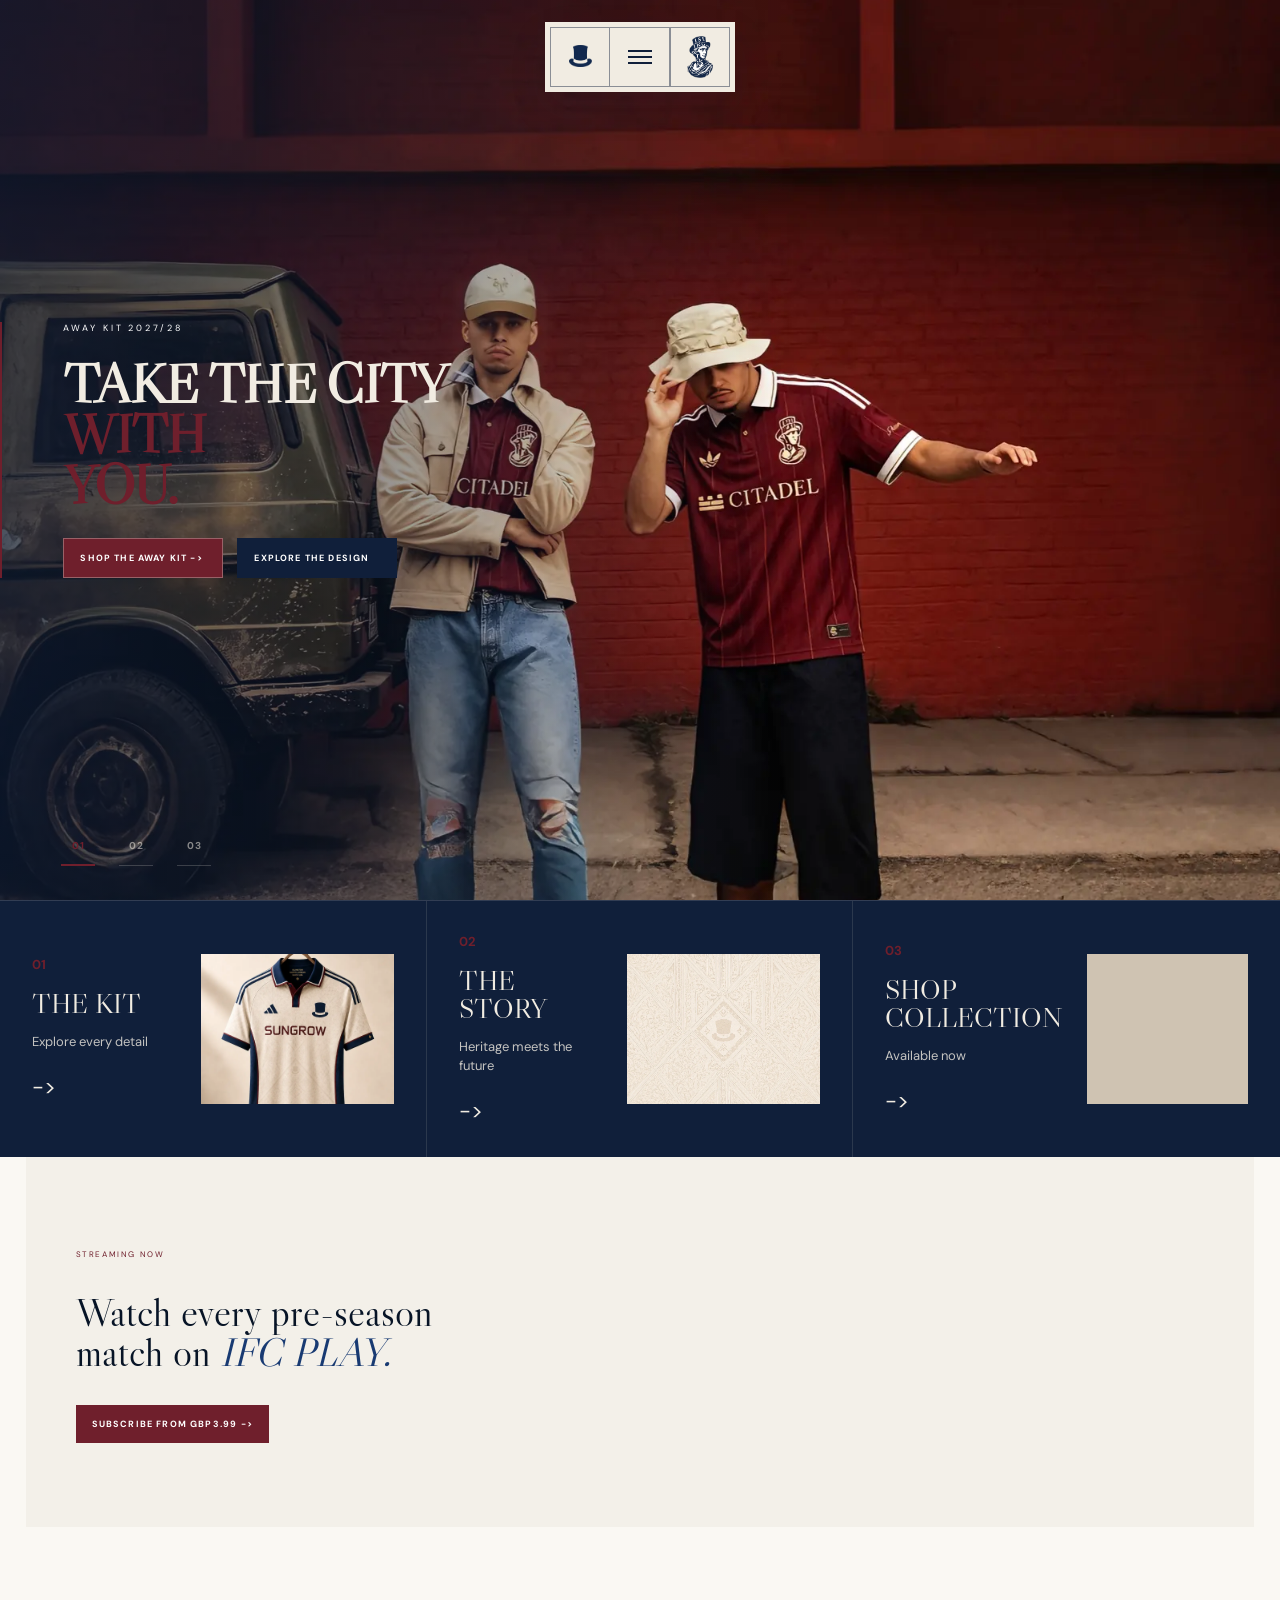
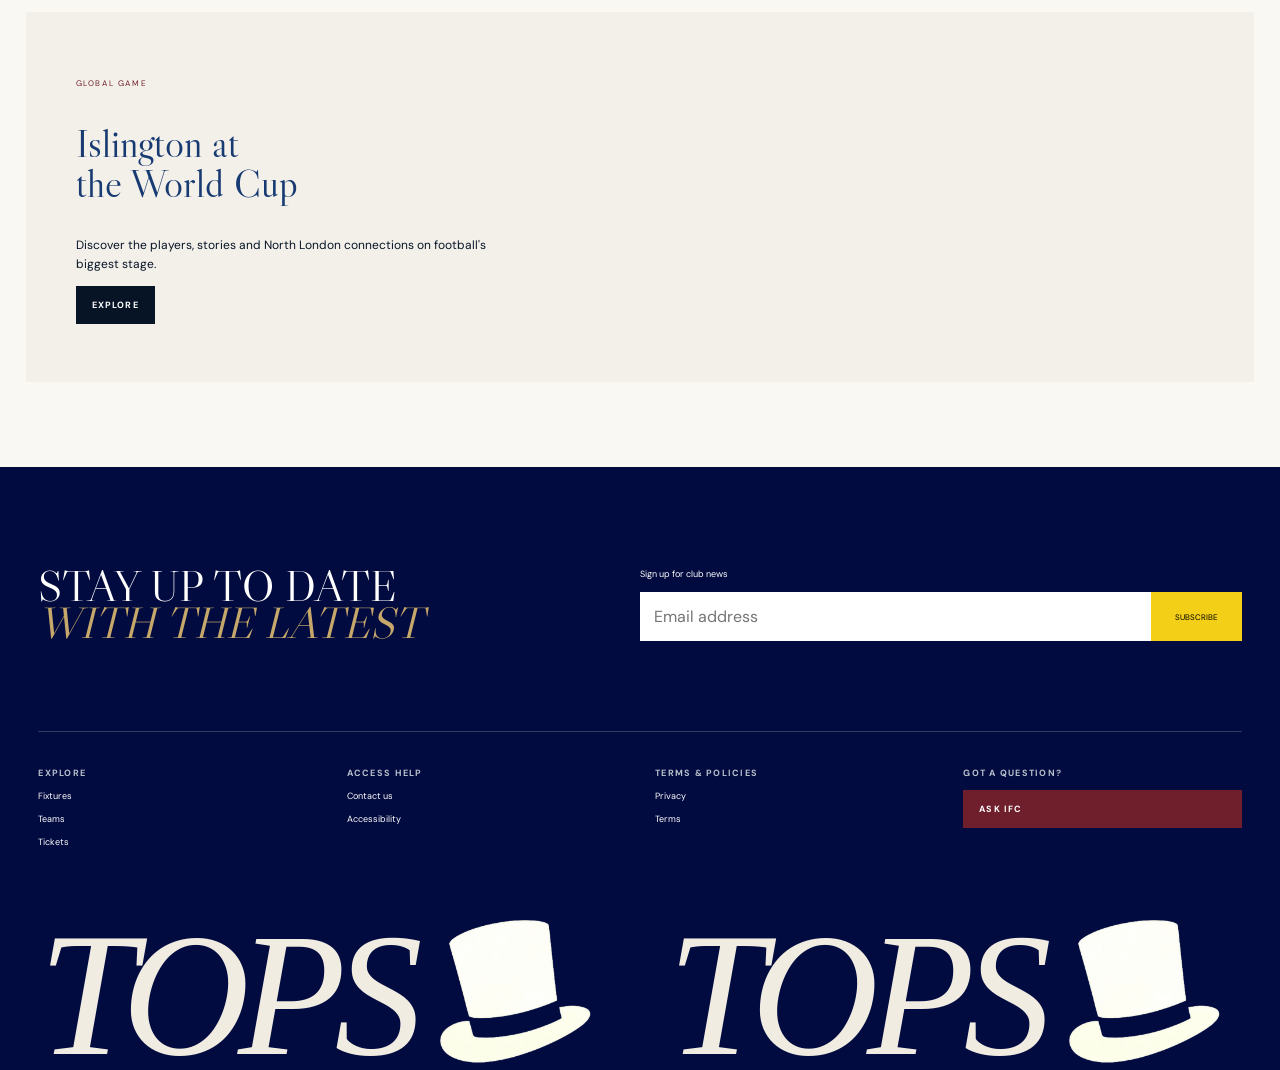
==== commit 1edcabc9: "Convert site images to WebP" ====
--- a/index.html
+++ b/index.html
@@ -1,11 +1,11 @@
-<!doctype html>
+﻿<!doctype html>
 <html lang="en">
 <head>
   <meta charset="utf-8" />
   <meta name="viewport" content="width=device-width, initial-scale=1" />
-  <title>GENTS | Islington FC</title>
+  <title>TOPS | Islington FC</title>
   <meta name="description" content="A modern heritage football portal for Islington FC." />
-  <meta property="og:title" content="GENTS | Islington FC" />
+  <meta property="og:title" content="TOPS | Islington FC" />
   <meta property="og:description" content="Modern heritage football portal for North London." />
   <meta property="og:image" content="https://islington-modern-heritage.rayk.chatgpt.site/og.png" />
   <link rel="icon" href="https://islington-modern-heritage.rayk.chatgpt.site/islington-hat.png" />
@@ -13,31 +13,247 @@
   <link rel="preconnect" href="https://fonts.gstatic.com" crossorigin>
   <link href="https://fonts.googleapis.com/css2?family=DM+Sans:wght@400;500;600;700&family=Libre+Caslon+Display&display=swap" rel="stylesheet">
   <style>
-:root{--ink:#071426;--red:#A71932;--blue:#183A72;--warm:#F3F0E9;--silver:#B8C1CC;--gold:#C6A86B;--paper:#faf8f3}*{box-sizing:border-box}html{scroll-behavior:smooth}body{margin:0;background:var(--paper);color:var(--ink);font-family:"DM Sans",sans-serif}a{color:inherit;text-decoration:none}button,input{font:inherit}.button{display:inline-flex;align-items:center;justify-content:space-between;gap:22px;padding:13px 16px;text-transform:uppercase;font-size:9px;letter-spacing:.13em;font-weight:700}.button.warm{background:var(--warm)}.button.ink{background:var(--ink);color:#fff}.button.red{background:var(--red);color:#fff}.rail{position:fixed;z-index:9;inset:0 auto 0 0;width:190px;background:var(--warm);padding:96px 24px 26px;display:flex;flex-direction:column;border-right:1px solid #07142617;align-items:center}.rail-brand{display:flex;flex-direction:column;align-items:center;gap:5px;width:100%;font-size:12px;letter-spacing:.12em}.mark,.mark.small{border:0;border-radius:0;background:transparent;height:auto;display:block}.mark{width:58px}.mark.small{width:34px}.mark img{display:block;width:100%;height:auto;object-fit:contain}.rail-brand .mark{width:82px}.gents-wordmark{display:block;width:124px;max-width:100%;line-height:0}.gents-wordmark img{display:block;width:100%;height:auto}.rail nav{display:flex;flex-direction:column;margin-top:55px;font-family:"Libre Caslon Display",Georgia,serif;font-size:25px;font-weight:700;line-height:1.06;gap:23px;letter-spacing:-.035em;width:100%;align-items:flex-start;text-align:left}.rail nav a:hover{color:var(--red)}.site{margin-left:190px}header{height:38px;border-bottom:1px solid #07142614;display:flex;justify-content:flex-end;align-items:center;padding:0 2vw}.mobile-brand{display:none}.top-links{display:flex;gap:30px;align-items:center;font-size:8px;letter-spacing:.15em}.top-links button{border:0;background:none;text-transform:uppercase;font-size:8px}.campaign{min-height:610px;background:radial-gradient(circle at 40% 50%,#3f17b6,transparent 40%),linear-gradient(120deg,#6b13d7 0 48%,#091638 48%);color:#fff;display:grid;grid-template-columns:1.15fr 1fr;overflow:hidden}.campaign-copy{padding:70px 4vw;position:relative;z-index:2}.campaign-copy>p:first-child{font-size:9px;letter-spacing:.23em}.campaign h1{font-size:clamp(62px,6.8vw,112px);line-height:.73;letter-spacing:-.06em;margin:22px 0}.campaign h1 em{font:400 .7em "Libre Caslon Display",serif;color:#c9b8ff}.campaign .lead{max-width:580px;font-size:14px;line-height:1.7}.campaign-image{position:relative;background:linear-gradient(90deg,transparent,#07142630),url('https://images.unsplash.com/photo-1570498839593-e565b39455fc?auto=format&fit=crop&w=1200&q=88') center/cover;clip-path:polygon(20% 0,100% 0,100% 100%,0 100%)}.upnext{position:absolute;right:25px;bottom:28px;width:225px;background:#071426df;padding:18px;display:flex;flex-direction:column;gap:10px;font-size:10px}.upnext b{text-transform:uppercase;color:var(--gold);letter-spacing:.15em}.upnext span{border-top:1px solid #ffffff25;padding-top:9px}.upnext a{text-transform:uppercase;font-size:8px}.score-strip{margin:24px 2vw 70px;background:#ebe8f0;display:grid;grid-template-columns:1fr 2fr 1fr;align-items:center;padding:18px 24px;text-transform:uppercase;font-size:9px;letter-spacing:.13em}.score-strip>div{display:flex;align-items:center;gap:12px;justify-content:center}.score-strip>a{text-align:right}.content-block{padding:0 2vw 85px}.section-title{display:flex;justify-content:space-between;align-items:end;border-bottom:1px solid #07142629;margin-bottom:22px}.section-title h2{font:400 26px "Libre Caslon Display",serif;margin:0;padding-bottom:12px}.section-title a{text-transform:uppercase;font-size:8px;letter-spacing:.14em;padding-bottom:12px}.news-grid{display:grid;grid-template-columns:1.15fr 1fr;gap:24px}.thumb{background:#efedf2;min-height:150px;display:grid;place-items:center;color:#c6c4cb;overflow:hidden}.thumb .mark{width:48px;opacity:.25}.thumb.stadium{background:url('https://images.unsplash.com/photo-1575361204480-aadea25e6e68?auto=format&fit=crop&w=1100&q=80') center/cover;min-height:390px}.thumb.keeper{background:url('https://images.unsplash.com/photo-1551958219-acbc608c6377?auto=format&fit=crop&w=600&q=80') center/cover}.thumb.city{background:url('https://images.unsplash.com/photo-1513635269975-59663e0ac1ad?auto=format&fit=crop&w=700&q=80') center/cover}.thumb.women{background:url('https://images.unsplash.com/photo-1600679472829-3044539ce8ed?auto=format&fit=crop&w=900&q=80') center/cover}.thumb.academy{background:url('https://images.unsplash.com/photo-1598880940080-ff9a29891b85?auto=format&fit=crop&w=700&q=80') center/cover}.lead-story>p{font-size:10px}.lead-story h3{font:36px/1.02 "Libre Caslon Display",serif;margin:14px 0}.news-minis{display:grid;grid-template-columns:1fr 1fr;gap:20px}.news-minis article p{font-size:8px;text-transform:uppercase;color:var(--red);letter-spacing:.14em}.news-minis h3,.editorial-minis h3{font:18px/1.18 "Libre Caslon Display",serif}.product-row,.team-row,.benefit-row{display:grid;grid-template-columns:repeat(5,1fr);gap:10px}.product{height:250px;background:linear-gradient(160deg,#ece8e0,#d5d0c5);position:relative;display:grid;place-items:center}.product span{position:absolute;top:8px;left:8px;background:var(--red);color:#fff;padding:4px;font-size:7px}.product b{font:50px Georgia;color:#07142618}.product-row p,.team-row b{font-size:9px}.collections{background:#050505;color:#fff;padding:36px 2vw 45px;margin-bottom:85px}.collections>p{font-size:9px;letter-spacing:.16em}.collections>div{display:grid;grid-template-columns:repeat(4,1fr);gap:10px}.collection{height:290px;background:#222;padding:18px;display:flex;flex-direction:column;justify-content:flex-end}.collection span{font-size:8px;color:var(--gold);text-transform:uppercase}.collection b{font:26px "Libre Caslon Display";margin:8px 0}.c1{background:#14203a}.c2{background:#3a1620}.c3{background:#32302b}.play-banner,.world-cup{margin:0 2vw 85px;min-height:370px;background:var(--warm);display:grid;grid-template-columns:1fr 1.2fr;align-items:center}.play-banner>div,.world-cup>div{padding:50px}.play-banner h2,.world-cup h2{font:40px/1 "Libre Caslon Display"}.play-banner em,.world-cup h2{color:var(--blue)}.play-banner>div>p,.world-cup>div>p:first-child{font-size:8px;letter-spacing:.2em;color:var(--red)}.play-banner>.thumb,.world-cup>.thumb{height:100%}.thumb.watch{background:url('https://images.unsplash.com/photo-1522778119026-d647f0596c20?auto=format&fit=crop&w=1000&q=82') center/cover}.team-row .thumb{height:120px;min-height:0}.team-row b{display:block;margin-top:8px}.editorial-grid{display:grid;grid-template-columns:1.1fr 1fr;gap:24px}.editorial-lead .thumb{height:440px}.editorial-lead h3{font:30px "Libre Caslon Display"}.editorial-minis{display:grid;grid-template-columns:1fr 1fr;gap:18px}.editorial-minis .thumb{height:145px;min-height:0}.media-watch{margin:0 2vw 85px;padding:34px 5vw;background:var(--blue);color:#fff;display:flex;justify-content:space-between;align-items:center}.media-watch p{font:22px "Libre Caslon Display";margin:0}.media-watch span{font-size:9px}.media-watch a{background:#f2cf19;color:var(--ink);padding:12px 20px;text-transform:uppercase;font-size:8px}.thumb.world{background:url('https://images.unsplash.com/photo-1526232761682-d26e03ac148e?auto=format&fit=crop&w=1000&q=82') center/cover}.world-cup{grid-template-columns:1fr 1fr}.world-cup>div>p{max-width:450px;font-size:12px;line-height:1.6}.benefit-row article>div{height:245px;background:#ebe8ee;display:flex;justify-content:space-between;padding:15px;color:#aaa}.benefit-row h3{font:18px "Libre Caslon Display"}.benefit-row a{font-size:8px;text-transform:uppercase}footer{background:#020b3f;color:#fff;padding:100px 3vw 0;overflow:hidden}.newsletter{display:grid;grid-template-columns:1fr 1fr;align-items:end}.newsletter h2{font:44px/.85 "Libre Caslon Display";margin:0}.newsletter h2 em{color:var(--gold)}form label{display:block;font-size:9px;margin-bottom:12px}form>div{display:flex}input{flex:1;padding:14px;border:0}form button{background:#f3cf17;border:0;padding:0 24px;text-transform:uppercase;font-size:8px}.footer-grid{display:grid;grid-template-columns:repeat(4,1fr);gap:30px;margin-top:90px;border-top:1px solid #ffffff30;padding-top:35px}.footer-grid>div{display:flex;flex-direction:column;gap:11px;font-size:9px}.footer-grid b{text-transform:uppercase;color:var(--silver);letter-spacing:.14em}.footer-word{font:italic 13vw/.78 Georgia;margin-top:70px;letter-spacing:-.08em;color:var(--warm);white-space:nowrap}@media(max-width:1000px){.rail{width:145px;padding:96px 16px 20px}.gents-wordmark{width:106px}.site{margin-left:145px}.campaign{grid-template-columns:1fr}.campaign-image{min-height:340px;clip-path:none}.news-grid,.editorial-grid{grid-template-columns:1fr}.product-row,.benefit-row{grid-template-columns:repeat(3,1fr)}.collections>div{grid-template-columns:1fr 1fr}.team-row{grid-template-columns:repeat(3,1fr)}}@media(max-width:700px){.rail{display:none}.site{margin-left:0}header{height:58px;justify-content:space-between;padding:0 18px}.mobile-brand{display:flex;align-items:center;gap:9px;font-size:11px;text-transform:uppercase;letter-spacing:.12em}.top-links span{display:none}.campaign{min-height:0}.campaign-copy{padding:55px 22px}.campaign h1{font-size:54px}.campaign-image{min-height:330px}.score-strip{grid-template-columns:1fr;text-align:center;gap:12px;margin-bottom:55px}.score-strip>a{text-align:center}.content-block{padding:0 18px 65px}.news-minis{grid-template-columns:1fr 1fr}.product-row,.benefit-row{display:flex;overflow-x:auto}.product-row>a,.benefit-row article{min-width:210px}.collections{padding:30px 18px}.collections>div{grid-template-columns:1fr}.collection{height:180px}.play-banner,.world-cup{margin:0 18px 65px;grid-template-columns:1fr}.play-banner>div,.world-cup>div{padding:35px 24px}.play-banner>.thumb,.world-cup>.thumb{min-height:300px}.team-row{grid-template-columns:1fr 1fr 1fr}.editorial-minis{grid-template-columns:1fr 1fr}.editorial-lead .thumb{height:300px}.media-watch{margin:0 18px 65px;gap:25px}.newsletter{grid-template-columns:1fr;gap:45px}.footer-grid{grid-template-columns:1fr 1fr}.footer-word{font-size:18vw}}
-.cover-hero{position:relative;min-height:92vh;background:#c7aa8d;overflow:hidden;color:#fff;display:grid;align-items:end}.cover-hero img{position:absolute;inset:0;width:100%;height:100%;object-fit:cover;object-position:center;display:block}.cover-hero:after{content:"";position:absolute;inset:0;background:linear-gradient(90deg,#0714268f 0,#07142650 34%,transparent 62%)}.cover-copy{position:relative;z-index:1;padding:0 4vw 58px;max-width:760px}.cover-copy p{font-size:9px;letter-spacing:.24em;text-transform:uppercase;margin:0 0 16px}.cover-copy h1{font-size:clamp(44px,4.4vw,68px);line-height:.86;letter-spacing:-.045em;margin:0 0 22px;white-space:nowrap}.cover-copy .button{max-width:190px}@media(max-width:1000px){.cover-hero{min-height:82vh}.cover-copy{padding:0 5vw 48px}.cover-copy h1{font-size:46px}}@media(max-width:700px){.cover-hero{min-height:78vh}.cover-hero img{object-position:60% center}.cover-hero:after{background:linear-gradient(180deg,transparent 0,#0714269a 72%,#071426d9 100%)}.cover-copy{padding:0 22px 36px}.cover-copy h1{font-size:36px;white-space:normal}}  </style>
+:root{--ink:#071426;--red:#A71932;--blue:#183A72;--warm:#F3F0E9;--silver:#B8C1CC;--gold:#C6A86B;--paper:#faf8f3}*{box-sizing:border-box}html{scroll-behavior:smooth}body{margin:0;background:var(--paper);color:var(--ink);font-family:"DM Sans",sans-serif}a{color:inherit;text-decoration:none}button,input{font:inherit}.button{display:inline-flex;align-items:center;justify-content:space-between;gap:22px;padding:13px 16px;text-transform:uppercase;font-size:9px;letter-spacing:.13em;font-weight:700}.button.warm{background:var(--warm)}.button.ink{background:var(--ink);color:#fff}.button.red{background:var(--red);color:#fff}.rail{position:fixed;z-index:9;inset:0 auto 0 0;width:190px;background:var(--warm);padding:96px 24px 26px;display:flex;flex-direction:column;border-right:1px solid #07142617;align-items:center}.rail-brand{display:flex;flex-direction:column;align-items:center;gap:5px;width:100%;font-size:12px;letter-spacing:.12em}.mark,.mark.small{border:0;border-radius:0;background:transparent;height:auto;display:block}.mark{width:58px}.mark.small{width:34px}.mark img{display:block;width:100%;height:auto;object-fit:contain}.rail-brand .mark{width:82px}.tops-wordmark{display:block;width:124px;max-width:100%;line-height:0}.tops-wordmark img{display:block;width:100%;height:auto}.rail nav{display:flex;flex-direction:column;margin-top:55px;font-family:"Libre Caslon Display",Georgia,serif;font-size:25px;font-weight:700;line-height:1.06;gap:23px;letter-spacing:-.035em;width:100%;align-items:flex-start;text-align:left}.rail nav a:hover{color:var(--red)}.site{margin-left:190px}header{height:38px;border-bottom:1px solid #07142614;display:flex;justify-content:flex-end;align-items:center;padding:0 2vw}.mobile-brand{display:none}.top-links{display:flex;gap:30px;align-items:center;font-size:8px;letter-spacing:.15em}.top-links button{border:0;background:none;text-transform:uppercase;font-size:8px}.campaign{min-height:610px;background:radial-gradient(circle at 40% 50%,#3f17b6,transparent 40%),linear-gradient(120deg,#6b13d7 0 48%,#091638 48%);color:#fff;display:grid;grid-template-columns:1.15fr 1fr;overflow:hidden}.campaign-copy{padding:70px 4vw;position:relative;z-index:2}.campaign-copy>p:first-child{font-size:9px;letter-spacing:.23em}.campaign h1{font-size:clamp(62px,6.8vw,112px);line-height:.73;letter-spacing:-.06em;margin:22px 0}.campaign h1 em{font:400 .7em "Libre Caslon Display",serif;color:#c9b8ff}.campaign .lead{max-width:580px;font-size:14px;line-height:1.7}.campaign-image{position:relative;background:linear-gradient(90deg,transparent,#07142630),url('https://images.unsplash.com/photo-1570498839593-e565b39455fc?auto=format&fit=crop&w=1200&q=88') center/cover;clip-path:polygon(20% 0,100% 0,100% 100%,0 100%)}.upnext{position:absolute;right:25px;bottom:28px;width:225px;background:#071426df;padding:18px;display:flex;flex-direction:column;gap:10px;font-size:10px}.upnext b{text-transform:uppercase;color:var(--gold);letter-spacing:.15em}.upnext span{border-top:1px solid #ffffff25;padding-top:9px}.upnext a{text-transform:uppercase;font-size:8px}.score-strip{margin:24px 2vw 70px;background:#ebe8f0;display:grid;grid-template-columns:1fr 2fr 1fr;align-items:center;padding:18px 24px;text-transform:uppercase;font-size:9px;letter-spacing:.13em}.score-strip>div{display:flex;align-items:center;gap:12px;justify-content:center}.score-strip>a{text-align:right}.content-block{padding:0 2vw 85px}.section-title{display:flex;justify-content:space-between;align-items:end;border-bottom:1px solid #07142629;margin-bottom:22px}.section-title h2{font:400 26px "Libre Caslon Display",serif;margin:0;padding-bottom:12px}.section-title a{text-transform:uppercase;font-size:8px;letter-spacing:.14em;padding-bottom:12px}.news-grid{display:grid;grid-template-columns:1.15fr 1fr;gap:24px}.thumb{background:#efedf2;min-height:150px;display:grid;place-items:center;color:#c6c4cb;overflow:hidden}.thumb .mark{width:48px;opacity:.25}.thumb.stadium{background:url('https://images.unsplash.com/photo-1575361204480-aadea25e6e68?auto=format&fit=crop&w=1100&q=80') center/cover;min-height:390px}.thumb.keeper{background:url('https://images.unsplash.com/photo-1551958219-acbc608c6377?auto=format&fit=crop&w=600&q=80') center/cover}.thumb.city{background:url('https://images.unsplash.com/photo-1513635269975-59663e0ac1ad?auto=format&fit=crop&w=700&q=80') center/cover}.thumb.women{background:url('https://images.unsplash.com/photo-1600679472829-3044539ce8ed?auto=format&fit=crop&w=900&q=80') center/cover}.thumb.academy{background:url('https://images.unsplash.com/photo-1598880940080-ff9a29891b85?auto=format&fit=crop&w=700&q=80') center/cover}.lead-story>p{font-size:10px}.lead-story h3{font:36px/1.02 "Libre Caslon Display",serif;margin:14px 0}.news-minis{display:grid;grid-template-columns:1fr 1fr;gap:20px}.news-minis article p{font-size:8px;text-transform:uppercase;color:var(--red);letter-spacing:.14em}.news-minis h3,.editorial-minis h3{font:18px/1.18 "Libre Caslon Display",serif}.product-row,.team-row,.benefit-row{display:grid;grid-template-columns:repeat(5,1fr);gap:10px}.product{height:250px;background:linear-gradient(160deg,#ece8e0,#d5d0c5);position:relative;display:grid;place-items:center}.product span{position:absolute;top:8px;left:8px;background:var(--red);color:#fff;padding:4px;font-size:7px}.product b{font:50px Georgia;color:#07142618}.product-row p,.team-row b{font-size:9px}.collections{background:#050505;color:#fff;padding:36px 2vw 45px;margin-bottom:85px}.collections>p{font-size:9px;letter-spacing:.16em}.collections>div{display:grid;grid-template-columns:repeat(4,1fr);gap:10px}.collection{height:290px;background:#222;padding:18px;display:flex;flex-direction:column;justify-content:flex-end}.collection span{font-size:8px;color:var(--gold);text-transform:uppercase}.collection b{font:26px "Libre Caslon Display";margin:8px 0}.c1{background:#14203a}.c2{background:#3a1620}.c3{background:#32302b}.play-banner,.world-cup{margin:0 2vw 85px;min-height:370px;background:var(--warm);display:grid;grid-template-columns:1fr 1.2fr;align-items:center}.play-banner>div,.world-cup>div{padding:50px}.play-banner h2,.world-cup h2{font:40px/1 "Libre Caslon Display"}.play-banner em,.world-cup h2{color:var(--blue)}.play-banner>div>p,.world-cup>div>p:first-child{font-size:8px;letter-spacing:.2em;color:var(--red)}.play-banner>.thumb,.world-cup>.thumb{height:100%}.thumb.watch{background:url('https://images.unsplash.com/photo-1522778119026-d647f0596c20?auto=format&fit=crop&w=1000&q=82') center/cover}.team-row .thumb{height:120px;min-height:0}.team-row b{display:block;margin-top:8px}.editorial-grid{display:grid;grid-template-columns:1.1fr 1fr;gap:24px}.editorial-lead .thumb{height:440px}.editorial-lead h3{font:30px "Libre Caslon Display"}.editorial-minis{display:grid;grid-template-columns:1fr 1fr;gap:18px}.editorial-minis .thumb{height:145px;min-height:0}.media-watch{margin:0 2vw 85px;padding:34px 5vw;background:var(--blue);color:#fff;display:flex;justify-content:space-between;align-items:center}.media-watch p{font:22px "Libre Caslon Display";margin:0}.media-watch span{font-size:9px}.media-watch a{background:#f2cf19;color:var(--ink);padding:12px 20px;text-transform:uppercase;font-size:8px}.thumb.world{background:url('https://images.unsplash.com/photo-1526232761682-d26e03ac148e?auto=format&fit=crop&w=1000&q=82') center/cover}.world-cup{grid-template-columns:1fr 1fr}.world-cup>div>p{max-width:450px;font-size:12px;line-height:1.6}.benefit-row article>div{height:245px;background:#ebe8ee;display:flex;justify-content:space-between;padding:15px;color:#aaa}.benefit-row h3{font:18px "Libre Caslon Display"}.benefit-row a{font-size:8px;text-transform:uppercase}footer{background:#020b3f;color:#fff;padding:100px 3vw 0;overflow:hidden}.newsletter{display:grid;grid-template-columns:1fr 1fr;align-items:end}.newsletter h2{font:44px/.85 "Libre Caslon Display";margin:0}.newsletter h2 em{color:var(--gold)}form label{display:block;font-size:9px;margin-bottom:12px}form>div{display:flex}input{flex:1;padding:14px;border:0}form button{background:#f3cf17;border:0;padding:0 24px;text-transform:uppercase;font-size:8px}.footer-grid{display:grid;grid-template-columns:repeat(4,1fr);gap:30px;margin-top:90px;border-top:1px solid #ffffff30;padding-top:35px}.footer-grid>div{display:flex;flex-direction:column;gap:11px;font-size:9px}.footer-grid b{text-transform:uppercase;color:var(--silver);letter-spacing:.14em}.footer-word{font:italic 13vw/.78 Georgia;margin-top:70px;letter-spacing:-.08em;color:var(--warm);white-space:nowrap}@media(max-width:1000px){.rail{width:145px;padding:96px 16px 20px}.tops-wordmark{width:118px}.site{margin-left:145px}.campaign{grid-template-columns:1fr}.campaign-image{min-height:340px;clip-path:none}.news-grid,.editorial-grid{grid-template-columns:1fr}.product-row,.benefit-row{grid-template-columns:repeat(3,1fr)}.collections>div{grid-template-columns:1fr 1fr}.team-row{grid-template-columns:repeat(3,1fr)}}@media(max-width:700px){.rail{display:none}.site{margin-left:0}header{height:58px;justify-content:space-between;padding:0 18px}.mobile-brand{display:flex;align-items:center;gap:9px;font-size:11px;text-transform:uppercase;letter-spacing:.12em}.top-links span{display:none}.campaign{min-height:0}.campaign-copy{padding:55px 22px}.campaign h1{font-size:54px}.campaign-image{min-height:330px}.score-strip{grid-template-columns:1fr;text-align:center;gap:12px;margin-bottom:55px}.score-strip>a{text-align:center}.content-block{padding:0 18px 65px}.news-minis{grid-template-columns:1fr 1fr}.product-row,.benefit-row{display:flex;overflow-x:auto}.product-row>a,.benefit-row article{min-width:210px}.collections{padding:30px 18px}.collections>div{grid-template-columns:1fr}.collection{height:180px}.play-banner,.world-cup{margin:0 18px 65px;grid-template-columns:1fr}.play-banner>div,.world-cup>div{padding:35px 24px}.play-banner>.thumb,.world-cup>.thumb{min-height:300px}.team-row{grid-template-columns:1fr 1fr 1fr}.editorial-minis{grid-template-columns:1fr 1fr}.editorial-lead .thumb{height:300px}.media-watch{margin:0 18px 65px;gap:25px}.newsletter{grid-template-columns:1fr;gap:45px}.footer-grid{grid-template-columns:1fr 1fr}.footer-word{font-size:18vw}}
+.cover-hero{position:relative;min-height:92vh;background:#c7aa8d;overflow:hidden;color:#fff;display:grid;align-items:end}.cover-hero img{position:absolute;inset:0;width:100%;height:100%;object-fit:cover;object-position:center;display:block}.cover-hero:after{content:"";position:absolute;inset:0;background:linear-gradient(90deg,#0714268f 0,#07142650 34%,transparent 62%)}.cover-copy{position:relative;z-index:1;padding:0 4vw 58px;max-width:760px}.cover-copy p{font-size:9px;letter-spacing:.24em;text-transform:uppercase;margin:0 0 16px}.cover-copy h1{font-size:clamp(44px,4.4vw,68px);line-height:.86;letter-spacing:-.045em;margin:0 0 22px;white-space:nowrap}.cover-copy .button{max-width:190px}@media(max-width:1000px){.cover-hero{min-height:82vh}.cover-copy{padding:0 5vw 48px}.cover-copy h1{font-size:46px}}@media(max-width:700px){.cover-hero{min-height:78vh}.cover-hero img{object-position:60% center}.cover-hero:after{background:linear-gradient(180deg,transparent 0,#0714269a 72%,#071426d9 100%)}.cover-copy{padding:0 22px 36px}.cover-copy h1{font-size:36px;white-space:normal}}
+.rail{width:200px;background:#101f3a;color:#f1ece2;padding:54px 24px 30px;align-items:flex-start}.site{margin-left:200px}.rail-brand{align-items:flex-start;width:100%}.tops-wordmark{width:118px}.rail nav{margin-top:48px;font-size:22px;gap:18px;letter-spacing:-.025em}.rail nav a{position:relative;padding-left:18px}.rail nav a:first-child:before{content:"";position:absolute;left:0;top:.12em;width:2px;height:1.25em;background:#6f1f2c}.rail nav a:hover{color:#c6a35b}.rail-tools{margin-top:auto;display:grid;gap:17px;font-size:10px;letter-spacing:.12em;text-transform:uppercase;color:#101f3a}.rail-tools span{display:flex;align-items:center;gap:12px}.rail-tools i{width:16px;height:16px;border:1px solid #101f3a66;border-radius:50%;display:inline-block}.cover-hero{min-height:78vh;background:#cfc3b2;align-items:center}.cover-hero:before{content:"";position:absolute;inset:0;background-image:url('assets/islington-gents-mark.webp');background-repeat:no-repeat;background-size:460px auto;background-position:28% 58%;opacity:.055;z-index:1}.cover-hero:after{background:linear-gradient(90deg,rgba(13,27,52,.72) 0%,rgba(13,27,52,.38) 35%,rgba(13,27,52,0) 62%)}.cover-hero img{object-position:center}.cover-copy{padding:0 4.8vw;max-width:560px;border-left:2px solid #6f1f2c;align-self:center;margin-top:2vh}.cover-copy p{letter-spacing:.32em;margin-bottom:25px}.cover-copy h1{font-family:"Libre Caslon Display",Georgia,serif;font-size:clamp(60px,5.6vw,94px);line-height:.86;letter-spacing:-.035em;color:#f1ece2;white-space:normal}.cover-copy h1 span{color:#6f1f2c;display:block}.cover-copy .lead{font-size:17px;line-height:1.55;max-width:430px;margin:0 0 30px;color:#f1ece2}.cover-actions{display:flex;gap:14px;flex-wrap:wrap}.cover-actions .button{min-width:160px;justify-content:space-between;border:1px solid #f1ece252}.cover-actions .button.ghost{background:#101f3a24;color:#fff}.kit-card{position:absolute;z-index:2;width:156px;padding:18px;border:1px solid #ffffff55;background:#f1ece21f;backdrop-filter:blur(12px);color:#f1ece2;font-size:12px;line-height:1.6}.kit-card b{display:block;font-size:10px;letter-spacing:.12em;text-transform:uppercase;margin-bottom:10px}.kit-card b:after{content:"";display:block;width:18px;height:1px;background:#f1ece2;margin-top:11px}.kit-card span{display:block;color:#f1ece2d8}.kit-card em{display:block;color:#cfc3b2;font-style:normal;font-size:10px;margin-top:12px}.card-home{right:17%;top:9%}.card-inspired{left:31%;bottom:10%}.card-detail{right:11%;bottom:16%}.discover-kit{position:absolute;z-index:2;left:4.8vw;bottom:28px;font-size:9px;letter-spacing:.2em;text-transform:uppercase;color:#f1ece2}.kit-entry{background:#101f3a;color:#f1ece2;display:grid;grid-template-columns:repeat(3,1fr);border-top:1px solid #f1ece226}.kit-entry a{min-height:210px;display:grid;grid-template-columns:.75fr 1fr;gap:24px;padding:32px;border-right:1px solid #f1ece21f;align-items:center}.kit-entry a:last-child{border-right:0}.kit-entry small{display:block;color:#6f1f2c;font-weight:700;font-size:13px;margin-bottom:16px}.kit-entry h2{font:28px/1 "Libre Caslon Display",Georgia,serif;margin:0 0 16px;color:#f1ece2}.kit-entry p{margin:0 0 20px;font-size:13px;line-height:1.45;color:#f1ece2cc}.kit-entry span{font-size:22px}.kit-entry figure{height:150px;margin:0;background:#cfc3b2 center/cover;transition:transform .35s ease}.kit-entry a:hover figure{transform:translateY(-5px)}.kit-img-one{background-image:url('assets/home-kit-hero.webp');background-position:55% 52%}.kit-img-two{background-image:url('assets/islington-gents-mark.webp');background-size:contain!important;background-repeat:no-repeat!important;background-color:#cfc3b2!important}.kit-img-three{background-image:url('assets/home-kit-hero.webp');background-position:84% 52%}.campaign{display:none}@media(max-width:1000px){.rail{width:170px;padding:54px 20px 24px}.site{margin-left:170px}.tops-wordmark{width:92px}.rail nav{font-size:20px;gap:15px}.cover-copy h1{font-size:54px}.kit-card{display:none}.kit-entry{grid-template-columns:1fr}.kit-entry a{grid-template-columns:1fr 1fr}}@media(max-width:700px){.rail{display:none}.site{margin-left:0}.cover-hero{min-height:82vh}.cover-hero img{object-position:62% center}.cover-copy{border-left:0;padding:0 22px;margin-top:18vh}.cover-copy h1{font-size:42px}.cover-actions{gap:10px}.kit-entry a{grid-template-columns:1fr;min-height:0;padding:26px 22px}.discover-kit{left:22px}}  </style>
+  <style>
+    .cover-hero:before{background-size:430px auto;background-position:30% 57%;opacity:.05}
+    .cover-copy{max-width:670px;margin-top:0}
+    .cover-copy h1{font-size:clamp(52px,4.75vw,74px);line-height:.9;letter-spacing:-.03em}
+    .cover-copy .lead{letter-spacing:0;text-transform:none;font-size:17px;line-height:1.55}
+    .card-inspired{left:59%;bottom:8%}
+    .cover-copy h1{font-size:clamp(50px,4.35vw,68px)}
+    .kit-card{background:#f1ece233;border-color:#ffffff75;box-shadow:0 18px 42px #101f3a2e}
+    .card-home{right:9%;top:7%}
+    .card-detail{right:6%;bottom:13%}
+    body:not(.rail-visible) .rail{opacity:0;transform:translateX(-100%);pointer-events:none}
+    .rail{transition:opacity .35s ease,transform .35s ease}
+    body:not(.rail-visible) .site{margin-left:0}
+    .site{transition:margin-left .35s ease}
+    .cover-hero:before{display:none}
+    .kit-card{display:none}
+    .cover-topbar{position:absolute;z-index:4;top:22px;left:50%;transform:translateX(-50%);width:286px;height:76px;background:#f1ece2;border:5px solid #f1ece2;display:grid;grid-template-columns:66px 1fr 66px;box-shadow:0 16px 36px #101f3a22}
+    .cover-topbar a,.cover-topbar button{display:grid;place-items:center;border:1px solid #101f3a75;background:transparent;color:#101f3a}
+    .cover-topbar a+a,.cover-topbar button{border-left:0}
+    .cover-topbar img{max-width:50px;max-height:50px;object-fit:contain;display:block}
+    .cover-topbar .secondary-logo{max-width:48px;max-height:48px;border-radius:50%}
+    .cover-topbar a{position:relative;overflow:hidden}
+    .cover-topbar a img{position:static;inset:auto;width:46px;height:46px;object-fit:contain;object-position:center}
+    .cover-topbar a:first-child img{width:42px;height:42px;transform:translateY(-1px)}
+    .cover-topbar a:last-child img{width:50px;height:50px;background:#fff;border-radius:50%;padding:3px}
+    .cover-hero{min-height:100vh;height:100vh}
+    .cover-hero>img{height:100vh}
+    .cover-topbar{width:298px;height:106px;grid-template-columns:repeat(3,96px)}
+    .cover-topbar a,.cover-topbar button{height:96px}
+    .cover-topbar a:last-child img{background:transparent;border-radius:0;padding:0;width:50px;height:50px}
+    .menu-lines{width:28px;height:16px;display:grid;gap:5px}
+    .menu-lines span{display:block;height:2px;background:#101f3a}
+    @media(max-width:700px){.cover-topbar{width:226px;height:82px;top:18px;grid-template-columns:repeat(3,72px)}.cover-topbar a,.cover-topbar button{height:72px}.cover-topbar img{max-width:46px;max-height:46px}.cover-topbar .secondary-logo{max-width:44px;max-height:44px}}
+    @media(max-width:1000px){.cover-copy h1{font-size:50px}}
+    .cover-topbar{width:190px;height:70px;grid-template-columns:repeat(3,60px)}
+    .cover-topbar a,.cover-topbar button{height:60px}
+    .cover-topbar a img{width:38px;height:38px}
+    .cover-topbar a:first-child img{width:23px;height:23px;object-fit:contain;border-radius:0!important;background:transparent!important;padding:0!important}
+    .cover-topbar a:last-child img{width:42px;height:42px}
+    .menu-lines{width:24px;height:14px;gap:4px}
+    @media(max-width:700px){.cover-topbar{width:190px;height:70px;grid-template-columns:repeat(3,60px)}.cover-topbar a,.cover-topbar button{height:60px}}
+    :root{--red:#6F1F2C}
+    .cover-copy{max-width:720px}
+    .cover-copy h1 .title-columns{display:grid;grid-template-columns:1fr;gap:0;align-items:baseline;color:#6F1F2C}
+    .cover-copy h1 .title-columns span{display:block;color:#6F1F2C}
+    .cover-actions{margin-top:28px}
+    .cover-actions .button.ghost{background:#101F3A;color:#fff;border-color:#101F3A}
+    .kit-img-one{background-image:none;background:#cfc3b2;overflow:hidden}
+    .kit-img-one img{display:block;width:100%;height:100%;object-fit:cover;object-position:center 42%}
+    .rail nav a:first-child:before{display:none}
+    .rail nav a:before{content:"";position:absolute;left:0;top:.12em;width:2px;height:1.25em;background:#6F1F2C;opacity:0;transform:scaleY(.4);transform-origin:center;transition:opacity .22s ease,transform .22s ease}
+    .rail nav a.is-active:before{display:block;opacity:1;transform:scaleY(1)}
+    .tops-pattern{margin-top:70px;overflow:hidden}
+    .tops-pattern-track{display:flex;align-items:center;gap:76px;width:max-content;animation:topsMarquee 24s linear infinite}
+    .tops-pattern-item{display:flex;align-items:center;gap:.16em;white-space:nowrap;color:#f1ece2;font:italic clamp(128px,13.8vw,228px)/.78 Georgia,serif;letter-spacing:-.065em;text-transform:uppercase}
+    .tops-pattern-item img{width:.86em;height:.86em;object-fit:contain;display:block;transform:translateY(-.015em)}
+    @keyframes topsMarquee{from{transform:translateX(0)}to{transform:translateX(-50%)}}
+    @media(max-width:700px){.tops-pattern{margin-top:46px}.tops-pattern-track{gap:42px;animation-duration:18s}.tops-pattern-item{font-size:88px}}
+    .rail-submenu{position:fixed;z-index:8;top:0;bottom:0;left:200px;width:min(620px,calc(100vw - 200px));background:#f8f5ee;color:#020936;border-left:1px solid #101f3a18;border-right:1px solid #101f3a18;padding:118px 40px 42px;opacity:0;transform:translateX(-18px);pointer-events:none;transition:opacity .28s ease,transform .28s ease}
+    body.submenu-open.rail-visible .rail-submenu{opacity:1;transform:translateX(0);pointer-events:auto}
+    .rail-submenu-close{position:absolute;top:28px;right:30px;width:36px;height:36px;border:1px solid #101f3a33;background:transparent;color:#020936;display:grid;place-items:center;font-size:24px;line-height:1;cursor:pointer}
+    .rail-submenu-kicker{margin:0 0 30px;font-size:10px;font-weight:700;letter-spacing:.22em;text-transform:uppercase;color:#6F1F2C}
+    .rail-submenu-list{margin:0;padding:0;list-style:none;border-top:1px solid #101f3a18}
+    .rail-submenu-list a{display:flex;align-items:center;justify-content:space-between;gap:34px;padding:28px 0;border-bottom:1px solid #101f3a18;font:clamp(34px,4.2vw,58px)/.95 "Libre Caslon Display",Georgia,serif;letter-spacing:-.035em}
+    .rail-submenu-list a:after{content:">";font-family:Georgia,serif;font-size:.82em;line-height:1;transition:transform .2s ease}
+    .rail-submenu-list a:hover:after{transform:translateX(6px)}
+    .rail nav a.is-submenu-active{color:#c6a35b}
+    @media(max-width:1000px){.rail-submenu{left:170px;width:calc(100vw - 170px);padding:96px 30px 36px}.rail-submenu-list a{font-size:42px}}
+    @media(max-width:700px){.rail-submenu{display:none}}
+    .rail nav a{padding-left:0}
+    .rail nav a:before,.rail nav a:first-child:before,.rail nav a.is-active:before{display:none!important}
+    .rail{border-right:2px solid #6F1F2C!important}
+    .rail-submenu{border:1px solid #6F1F2C;border-left-width:2px}
+    .rail-submenu-close{display:none}
+    .rail-social{margin-top:auto;display:flex;gap:14px}
+    .rail-social a{width:38px;height:38px;border-radius:50%;background:#f1ece2;color:#101f3a;display:grid;place-items:center;font:700 10px/1 "DM Sans",sans-serif;text-transform:uppercase;letter-spacing:.04em;transition:background .2s ease,color .2s ease,transform .2s ease}
+    .rail-social a:hover{background:#6F1F2C;color:#f1ece2;transform:translateY(-2px)}
+    .rail{background:#6F1F2C!important;color:#f1ece2!important;padding:0!important;border-right:2px solid #C6A86B!important;align-items:stretch!important}
+    .rail-brand{display:grid!important;place-items:center!important;width:100%!important;padding:42px 24px 38px!important;margin:0 0 40px!important;background:#101F3A!important;border-bottom:2px solid #C6A86B!important}
+    .tops-wordmark{width:126px!important;margin:0 auto!important}
+    .rail nav{padding:0 24px!important;margin-top:0!important;color:#f1ece2!important}
+    .rail nav a:hover,.rail nav a.is-active,.rail nav a.is-submenu-active{color:#C6A86B!important}
+    .rail-social{display:none!important}
+    .hero-slides{position:absolute;inset:0}
+    .hero-slide{position:absolute;inset:0;width:100%;height:100%;object-fit:cover;object-position:center;display:block;opacity:0;transition:opacity .7s ease,transform 5s ease;transform:scale(1.02)}
+    .hero-slide.is-active{opacity:1;transform:scale(1)}
+    .hero-slide:nth-child(1){object-position:center 48%}
+    .hero-slide:nth-child(2){object-position:center 42%}
+    .hero-slide:nth-child(3){object-position:center}
+    .cover-hero>img{display:none}
+    .hero-switch{position:absolute;z-index:3;left:4.8vw;bottom:34px;display:flex;align-items:end;gap:24px}
+    .hero-switch button{position:relative;width:34px;padding:0 0 14px;border:0;background:transparent;color:#f1ece288;font-size:10px;font-weight:700;letter-spacing:.14em;cursor:pointer}
+    .hero-switch button:after{content:"";position:absolute;left:0;right:0;bottom:0;height:1px;background:#f1ece233}
+    .hero-switch button.is-active{color:#6F1F2C}
+    .hero-switch button.is-active:after{height:2px;background:#6F1F2C}
+    .kit-img-two{background-image:url('assets/home-kit-story-pattern.webp')!important;background-size:cover!important;background-position:center!important;background-color:#f1ece2!important}
+    @media(max-width:700px){.rail-social{display:none}.hero-switch{left:22px;bottom:24px}.hero-switch button{width:30px}}
+  </style>
 </head>
 <body>
 <main>
   <aside class="rail">
-    <a href="#top" class="rail-brand" aria-label="Gents - Islington FC home"><span class="gents-wordmark"><img src="assets/islington-gents-mark.png" alt="Islington FC Gents"></span></a>
-    <nav><a href="#fixtures">Matches</a><a href="#teams">Teams</a><a href="#tickets">Tickets &amp; Premium</a><a href="#membership">Membership</a><a href="#shop">Shop IFC</a><a href="#play">IFC PLAY</a><a href="#club">The Club</a><a href="#latest">Explore</a></nav>
+    <a href="#top" class="rail-brand" aria-label="TOPS - Islington FC home"><span class="tops-wordmark"><img src="assets/sidebar-sculpture-logo.webp" alt="Islington FC TOPS"></span></a>
+    <nav><a href="#fixtures" data-menu="matches">Matches</a><a href="#teams" data-menu="teams">Teams</a><a href="#tickets" data-menu="tickets">Tickets</a><a href="#membership" data-menu="membership">Membership</a><a href="#shop" data-menu="shop">Shop IFC</a><a href="#play" data-menu="play">IFC PLAY</a><a href="#club" data-menu="club">The Club</a><a href="#latest" data-menu="explore">Explore</a></nav>
   </aside>
+  <aside class="rail-submenu" aria-hidden="true"><p class="rail-submenu-kicker">Teams</p><ul class="rail-submenu-list"></ul></aside>
   <div class="site" id="top">
-    <section class="cover-hero"><img src="assets/home-kit-hero.jpg" alt="Islington FC players wearing the new home kit"><div class="cover-copy"><p>NEW HOME KIT 26/27</p><h1>BUILT FOR<br>NORTH LONDON</h1><a class="button warm" href="#shop">Shop the kit ↗</a></div></section>
-    <section class="campaign"><div class="campaign-copy"><p>2026 / 27 SEASON</p><h1>WATCH EVERY<br><em>HOME GAME</em></h1><p class="lead">A new era of football in North London. Season memberships, live fixtures and every story from the borough.</p><a class="button warm" href="#membership">Join the club ↗</a></div><div class="campaign-image"><div class="upnext"><b>Coming up</b><span>IFC v Arden City</span><span>Women v Borough</span><a href="#fixtures">View fixtures</a></div></div></section>
-    <div class="score-strip" id="fixtures"><span>Latest result</span><div><span class="mark small"><img src="https://islington-modern-heritage.rayk.chatgpt.site/islington-hat.png" alt=""></span><b>ISLINGTON 3 - 1 RIVERSIDE</b></div><a href="#report">Match report ↗</a></div>
-    <section class="content-block" id="latest"><div class="section-title"><h2>Top stories</h2><a href="#all">All news &amp; video ↗</a></div><div class="news-grid"><article class="lead-story"><div class="thumb stadium"></div><p>First Team · 16.07.26</p><h3>A new chapter begins in North London</h3><p>Live updates, interviews and matchday detail from inside the club.</p><a class="button ink" href="#read">Read more</a></article><div class="news-minis"><article><div class="thumb keeper"></div><p>Gallery</p><h3>Focus on the keepers</h3></article><article><div class="thumb city"></div><p>Club</p><h3>What’s it like to play in the Borough Cup Final?</h3></article><article><div class="thumb women"></div><p>Women</p><h3>Squad return for pre-season</h3></article><article><div class="thumb academy"></div><p>Academy</p><h3>Every North London goal</h3></article></div></div></section>
-    <section class="content-block shop" id="shop"><div class="section-title"><h2>Shop by category</h2><a href="#shop">Shop ↗</a></div><div class="product-row"><a href="#product"><div class="product"><span>New season</span><b>N5</b></div><p>Home Kit 26/27</p></a><a href="#product"><div class="product"><span>New season</span><b>IF</b></div><p>New Era</p></a><a href="#product"><div class="product"><span>New season</span><b>N5</b></div><p>Away Kit</p></a><a href="#product"><div class="product"><span>New season</span><b>IF</b></div><p>Lifestyle Range</p></a><a href="#product"><div class="product"><span>New season</span><b>N5</b></div><p>Youth Wear</p></a></div></section>
-    <section class="collections"><p>IFC / HERITAGE COLLECTIONS</p><div><a href="#collection" class="collection c0"><span>Collection 01</span><b>N5 / 1886</b>↗</a><a href="#collection" class="collection c1"><span>Collection 02</span><b>MATCHDAY</b>↗</a><a href="#collection" class="collection c2"><span>Collection 03</span><b>NORTH LONDON</b>↗</a><a href="#collection" class="collection c3"><span>Collection 04</span><b>THE ARCHIVE</b>↗</a></div></section>
-    <section class="play-banner" id="play"><div><p>STREAMING NOW</p><h2>Watch every pre-season<br>match on <em>IFC PLAY.</em></h2><a class="button red" href="#watch">Subscribe from £3.99 ↗</a></div><div class="thumb watch"></div></section>
-    <section class="content-block" id="teams"><div class="section-title"><h2>Your Islington</h2><a href="#all">View all ↗</a></div><div class="team-row"><a href="#team"><div class="thumb"></div><b>Men</b></a><a href="#team"><div class="thumb"></div><b>Men U21s</b></a><a href="#team"><div class="thumb"></div><b>Women</b></a><a href="#team"><div class="thumb"></div><b>The Academy</b></a><a href="#team"><div class="thumb"></div><b>Girls Academy</b></a></div></section>
-    <section class="content-block split-news"><div class="section-title"><h2>Latest from Islington Women</h2><a href="#all">View all ↗</a></div><div class="editorial-grid"><article class="editorial-lead"><div class="thumb women"></div><h3>Women’s squad returns for pre-season</h3></article><div class="editorial-minis"><article><div class="thumb city"></div><h3>New arrivals join the first session</h3></article><article><div class="thumb academy"></div><h3>Four more years for our number nine</h3></article><article><div class="thumb city"></div><h3>Goalkeeper pathway launches</h3></article><article><div class="thumb academy"></div><h3>Laying the foundations</h3></article></div></div></section>
-    <section class="media-watch"><div><p>ISLINGTON MEDIA WATCH</p><span>The latest football stories from across North London</span></div><a href="#subscribe">Subscribe now</a></section>
-    <section class="content-block split-news"><div class="section-title"><h2>Latest from the Academy</h2><a href="#all">View all ↗</a></div><div class="editorial-grid"><article class="editorial-lead"><div class="thumb academy"></div><h3>Under-18s learn their opening fixtures</h3></article><div class="editorial-minis"><article><div class="thumb keeper"></div><h3>Young Lions head to Spain</h3></article><article><div class="thumb stadium"></div><h3>Ramsey joins the U21s</h3></article><article><div class="thumb keeper"></div><h3>Five academy graduates called up</h3></article><article><div class="thumb stadium"></div><h3>Gunter loaned to Boreham</h3></article></div></div></section>
-    <section class="world-cup"><div><p>GLOBAL GAME</p><h2>Islington at<br>the World Cup</h2><p>Discover the players, stories and North London connections on football’s biggest stage.</p><a class="button ink" href="#explore">Explore</a></div><div class="thumb world"></div></section>
-    <section class="content-block benefits" id="membership"><div class="section-title"><h2>Membership benefits</h2><a href="#more">Find out more ↗</a></div><div class="benefit-row"><article><div><span>01</span><span class="mark small"><img src="https://islington-modern-heritage.rayk.chatgpt.site/islington-hat.png" alt=""></span></div><h3>The Athletic Subscription</h3><a href="#view">View ↗</a></article><article><div><span>02</span><span class="mark small"><img src="https://islington-modern-heritage.rayk.chatgpt.site/islington-hat.png" alt=""></span></div><h3>Ticket Access</h3><a href="#view">View ↗</a></article><article><div><span>03</span><span class="mark small"><img src="https://islington-modern-heritage.rayk.chatgpt.site/islington-hat.png" alt=""></span></div><h3>Retail Voucher</h3><a href="#view">View ↗</a></article><article><div><span>04</span><span class="mark small"><img src="https://islington-modern-heritage.rayk.chatgpt.site/islington-hat.png" alt=""></span></div><h3>IFC Play</h3><a href="#view">View ↗</a></article><article><div><span>05</span><span class="mark small"><img src="https://islington-modern-heritage.rayk.chatgpt.site/islington-hat.png" alt=""></span></div><h3>One Hotspur</h3><a href="#view">View ↗</a></article></div></section>
-    <footer><div class="newsletter"><h2>STAY UP TO DATE<br><em>WITH THE LATEST</em></h2><form><label for="email">Sign up for club news</label><div><input id="email" type="email" placeholder="Email address"><button>Subscribe</button></div></form></div><div class="footer-grid"><div><b>Explore</b><a href="#">Fixtures</a><a href="#">Teams</a><a href="#">Tickets</a></div><div><b>Access help</b><a href="#">Contact us</a><a href="#">Accessibility</a></div><div><b>Terms &amp; policies</b><a href="#">Privacy</a><a href="#">Terms</a></div><div><b>Got a question?</b><a class="button red" href="#help">Ask IFC</a></div></div><div class="footer-word">ISLINGTON</div></footer>
+    <section class="cover-hero"><div class="hero-slides"><img class="hero-slide is-active" src="assets/away-kit-hero-poster.webp" alt="Islington FC away kit campaign poster"><img class="hero-slide" src="assets/home-kit-hero.webp" alt="Islington FC players wearing the new home kit"><img class="hero-slide" src="assets/home-kit-story-pattern.webp" alt="Islington FC home kit heritage pattern"></div><div class="cover-topbar"><a href="#top" aria-label="Islington FC"><img src="assets/nav-hat-logo.webp" alt=""></a><button type="button" aria-label="Open menu"><span class="menu-lines"><span></span><span></span><span></span></span></button><a href="#top" aria-label="TOPS"><img src="assets/nav-gents-logo.webp" alt=""></a></div><div class="cover-copy"><p>Away Kit 2027/28</p><h1>TAKE THE CITY <span class="title-columns"><span>WITH</span><span>YOU.</span></span></h1><div class="cover-actions"><a class="button red" href="#shop">Shop the away kit -></a><a class="button ghost" href="#kit-story">Explore the design</a></div></div><div class="hero-switch" aria-label="Hero slides"><button class="is-active" type="button" data-slide="0">01</button><button type="button" data-slide="1">02</button><button type="button" data-slide="2">03</button></div></section>
+    <section class="kit-entry" id="kit-story"><a href="#shop"><div><small>01</small><h2>THE KIT</h2><p>Explore every detail</p><span>-></span></div><figure class="kit-img-one"><img src="assets/home-kit-product.webp" alt="Islington FC home kit shirt"></figure></a><a href="#club"><div><small>02</small><h2>THE STORY</h2><p>Heritage meets the future</p><span>-></span></div><figure class="kit-img-two"></figure></a><a href="#shop"><div><small>03</small><h2>SHOP COLLECTION</h2><p>Available now</p><span>-></span></div><figure class="kit-img-three"></figure></a></section>
+    <section class="play-banner" id="play"><div><p>STREAMING NOW</p><h2>Watch every pre-season<br>match on <em>IFC PLAY.</em></h2><a class="button red" href="#watch">Subscribe from GBP3.99 -></a></div><div class="thumb watch"></div></section>
+    <section class="world-cup"><div><p>GLOBAL GAME</p><h2>Islington at<br>the World Cup</h2><p>Discover the players, stories and North London connections on football's biggest stage.</p><a class="button ink" href="#explore">Explore</a></div><div class="thumb world"></div></section>
+    <footer><div class="newsletter"><h2>STAY UP TO DATE<br><em>WITH THE LATEST</em></h2><form><label for="email">Sign up for club news</label><div><input id="email" type="email" placeholder="Email address"><button>Subscribe</button></div></form></div><div class="footer-grid"><div><b>Explore</b><a href="#">Fixtures</a><a href="#">Teams</a><a href="#">Tickets</a></div><div><b>Access help</b><a href="#">Contact us</a><a href="#">Accessibility</a></div><div><b>Terms &amp; policies</b><a href="#">Privacy</a><a href="#">Terms</a></div><div><b>Got a question?</b><a class="button red" href="#help">Ask IFC</a></div></div><div class="tops-pattern" aria-label="TOPS brand pattern"><div class="tops-pattern-track"><span class="tops-pattern-item">TOPS <img src="assets/islington-hat-cream-transparent.webp" alt=""></span><span class="tops-pattern-item">TOPS <img src="assets/islington-hat-cream-transparent.webp" alt=""></span><span class="tops-pattern-item">TOPS <img src="assets/islington-hat-cream-transparent.webp" alt=""></span><span class="tops-pattern-item">TOPS <img src="assets/islington-hat-cream-transparent.webp" alt=""></span><span class="tops-pattern-item">TOPS <img src="assets/islington-hat-cream-transparent.webp" alt=""></span><span class="tops-pattern-item">TOPS <img src="assets/islington-hat-cream-transparent.webp" alt=""></span></div></div></footer>
   </div>
 </main>
+<script>
+  const railLinks = Array.from(document.querySelectorAll('.rail nav a'));
+  const heroSlides = Array.from(document.querySelectorAll('.hero-slide'));
+  const heroSwitches = Array.from(document.querySelectorAll('.hero-switch button'));
+  const submenu = document.querySelector('.rail-submenu');
+  const submenuKicker = document.querySelector('.rail-submenu-kicker');
+  const submenuList = document.querySelector('.rail-submenu-list');
+  const rail = document.querySelector('.rail');
+  let submenuCloseTimer;
+  const submenuItems = {
+    matches: ['Fixtures', 'Results', 'League table', 'Match centre', 'Away days'],
+    teams: [{label: "Men's First Team", href: 'mens-first-team.html'}, {label: 'History Rankings', href: 'history-rankings.html'}, {label: 'Transfer History', href: 'transfer-history.html'}, {label: 'Predecessor Players', href: 'predecessor-players.html'}, "Women's First Team", "Men's U21", "Women's U19", "Men's U18"],
+    tickets: ['Match tickets', 'Premium seats', 'Season passes', 'Away tickets', 'Hospitality'],
+    membership: ['Join TOPS', 'Renew membership', 'Member benefits', 'Ticket access', 'Account'],
+    shop: ['Home kit', 'Training wear', 'Lifestyle', 'Accessories', 'Gifts'],
+    play: ['Watch live', 'Highlights', 'Interviews', 'Full match archive', 'Originals'],
+    club: ['History', 'The ground', 'Community', 'Careers', 'Contact'],
+    explore: ['News', 'Gallery', 'Campaigns', 'Supporters', 'North London']
+  };
+
+  const openSubmenu = link => {
+    const key = link.dataset.menu;
+    if (!key || !submenuItems[key]) return;
+    submenuKicker.textContent = link.textContent;
+    submenuList.innerHTML = submenuItems[key]
+      .map(item => {
+        const label = typeof item === 'string' ? item : item.label;
+        const href = typeof item === 'string' ? link.getAttribute('href') : item.href;
+        return `<li><a href="${href}">${label}</a></li>`;
+      })
+      .join('');
+    railLinks.forEach(item => item.classList.toggle('is-submenu-active', item === link));
+    submenu.setAttribute('aria-hidden', 'false');
+    document.body.classList.add('submenu-open');
+  };
+
+  const closeSubmenu = () => {
+    document.body.classList.remove('submenu-open');
+    submenu.setAttribute('aria-hidden', 'true');
+    railLinks.forEach(link => link.classList.remove('is-submenu-active'));
+  };
+
+  const scheduleSubmenuClose = () => {
+    clearTimeout(submenuCloseTimer);
+    submenuCloseTimer = setTimeout(closeSubmenu, 120);
+  };
+
+  const keepSubmenuOpen = () => {
+    clearTimeout(submenuCloseTimer);
+  };
+
+  const sectionLinks = railLinks
+    .map(link => ({link, section: document.querySelector(link.getAttribute('href'))}))
+    .filter(item => item.section);
+
+  const setActiveRailLink = activeLink => {
+    railLinks.forEach(link => link.classList.toggle('is-active', link === activeLink));
+  };
+
+  let activeHeroSlide = 0;
+  let heroSlideTimer;
+  const setHeroSlide = index => {
+    if (!heroSlides.length) return;
+    activeHeroSlide = (index + heroSlides.length) % heroSlides.length;
+    heroSlides.forEach((slide, slideIndex) => slide.classList.toggle('is-active', slideIndex === activeHeroSlide));
+    heroSwitches.forEach((button, buttonIndex) => button.classList.toggle('is-active', buttonIndex === activeHeroSlide));
+  };
+  const startHeroSlides = () => {
+    clearInterval(heroSlideTimer);
+    heroSlideTimer = setInterval(() => setHeroSlide(activeHeroSlide + 1), 5200);
+  };
+  heroSwitches.forEach(button => {
+    button.addEventListener('click', () => {
+      setHeroSlide(Number(button.dataset.slide));
+      startHeroSlides();
+    });
+  });
+  setHeroSlide(0);
+  startHeroSlides();
+
+  const setActiveFromScroll = () => {
+    const current = sectionLinks
+      .filter(item => item.section.getBoundingClientRect().top <= window.innerHeight * .42)
+      .pop();
+    if (current) {
+      setActiveRailLink(current.link);
+      return;
+    }
+    const hashLink = railLinks.find(link => link.getAttribute('href') === window.location.hash);
+    setActiveRailLink(hashLink || railLinks[0]);
+  };
+
+  railLinks.forEach(link => {
+    link.addEventListener('mouseenter', () => {
+      keepSubmenuOpen();
+      openSubmenu(link);
+    });
+    link.addEventListener('focus', () => openSubmenu(link));
+    link.addEventListener('click', event => {
+      if (link.dataset.menu) {
+        event.preventDefault();
+        openSubmenu(link);
+      }
+      setActiveRailLink(link);
+    });
+  });
+
+  rail.addEventListener('mouseleave', scheduleSubmenuClose);
+  rail.addEventListener('mouseenter', keepSubmenuOpen);
+  submenu.addEventListener('mouseleave', scheduleSubmenuClose);
+  submenu.addEventListener('mouseenter', keepSubmenuOpen);
+  document.addEventListener('keydown', event => {
+    if (event.key === 'Escape') closeSubmenu();
+  });
+
+  const setRailState = () => {
+    const hero = document.querySelector('.cover-hero');
+    document.body.classList.toggle('rail-visible', window.scrollY > 120);
+    if (window.scrollY <= 120) closeSubmenu();
+    setActiveFromScroll();
+  };
+  setRailState();
+  window.addEventListener('scroll', setRailState, {passive:true});
+  window.addEventListener('hashchange', setActiveFromScroll);
+</script>
 </body>
 </html>
